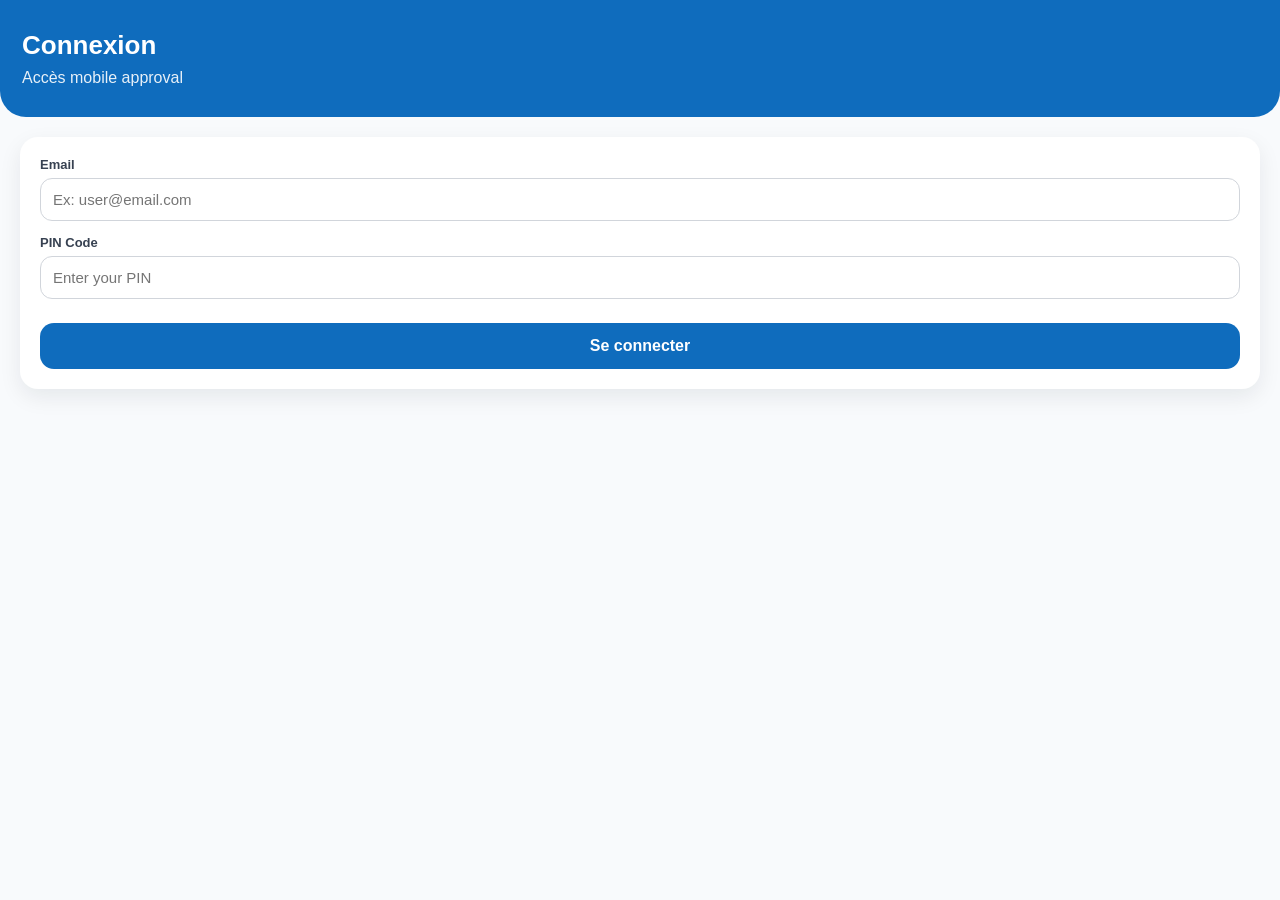
==== src/main/resources/static/mobile/approvals.html @ b624c62a "Improve my requests card layout" ====
<!DOCTYPE html>
<html lang="fr">
<head>
    <meta charset="UTF-8">
    <title>Approbations</title>
    <meta name="viewport" content="width=device-width, initial-scale=1.0">

    <link rel="stylesheet" href="css/mobile.css">
    <link rel="stylesheet" href="css/dialog.css">
</head>
<body>

<div class="app">

    <!-- WHITE HEADER WITH RETURN BUTTON -->
    <div class="top-header">

        <div class="top-header-left">
            <a href="index.html" class="return-btn">←</a>

            <div class="app-title-box">
                <h1>Approbations</h1>
                <p>Demandes en attente</p>
            </div>
        </div>

        <div class="top-header-right">

            <div class="user-info-box" onclick="toggleUserMenu()">
                <div class="user-text">
                    <strong id="currentUserName">User</strong>
                    <span id="currentUserRole">Role</span>
                </div>

                <img src="images/user-avatar.png" alt="User" class="user-avatar">
            </div>

            <div class="user-dropdown" id="userDropdown">
                <strong id="dropdownUserName">User</strong>
                <span id="dropdownUserEmail">email</span>
                <small id="dropdownUserRole">Role</small>

                <button type="button" onclick="logoutUser()">
                    Logout
                </button>
            </div>

        </div>

    </div>

    <div class="approval-container">

        <div class="approval-toolbar">
            <h2>Pending requests</h2>
            <span id="pendingCount">0</span>
        </div>

        <div id="approvalList"></div>

    </div>

</div>

<script src="js/config.js"></script>
<script src="js/mobile-dialog.js"></script>
<script src="js/auth.js"></script>
<script src="js/approvals.js"></script>

</body>
</html>
---- src/main/resources/static/mobile/css/mobile.css ----
* {
    box-sizing: border-box;
}

body {
    margin: 0;
    font-family: "Segoe UI", Arial, sans-serif;
    background: #eef2f7;
    color: #1f2937;
}

.app {
    max-width: 480px;
    margin: auto;
    min-height: 100vh;
    background: #f8fafc;
}

.header {
    background: #0f6cbd;
    color: white;
    padding: 30px 22px;
    border-bottom-left-radius: 26px;
    border-bottom-right-radius: 26px;
}

.header h1 {
    margin: 0;
    font-size: 26px;
    font-weight: 700;
}

.header p {
    margin: 8px 0 0;
    font-size: 16px;
    opacity: 0.9;
}

.back-link {
    color: white;
    text-decoration: none;
    font-size: 14px;
    display: inline-block;
    margin-bottom: 12px;
}

/* =========================
   HOME MENU
========================= */

.menu {
    padding: 20px;
}

.menu-card {
    display: flex;
    align-items: center;
    gap: 15px;
    background: white;
    padding: 18px;
    margin-bottom: 14px;
    border-radius: 18px;
    text-decoration: none;
    color: #1f2937;
    box-shadow: 0 8px 22px rgba(15, 23, 42, 0.08);
}

.menu-card span {
    width: 46px;
    height: 46px;
    border-radius: 14px;
    background: #e8f2ff;
    color: #0f6cbd;
    display: flex;
    justify-content: center;
    align-items: center;
    font-size: 23px;
    font-weight: bold;
    flex-shrink: 0;
}

.menu-card h3 {
    margin: 0;
    font-size: 17px;
    color: #1f2937;
}

.menu-card p {
    margin: 4px 0 0;
    font-size: 13px;
    color: #6b7280;
}

.menu-card.primary span {
    background: #0f6cbd;
    color: white;
}

/* =========================
   FORM
========================= */

.form-card {
    margin: 20px;
    background: white;
    padding: 20px;
    border-radius: 18px;
    box-shadow: 0 8px 22px rgba(15, 23, 42, 0.08);
    display: flex;
    flex-direction: column;
}

.form-group {
    margin-bottom: 14px;
}

label {
    display: block;
    margin-bottom: 6px;
    font-size: 13px;
    font-weight: 600;
    color: #374151;
}

input,
select,
textarea {
    display: block;
    width: 100%;
    border: 1px solid #d1d5db;
    border-radius: 12px;
    padding: 12px;
    font-size: 15px;
    outline: none;
    background: white;
    color: #1f2937;
}

textarea {
    min-height: 90px;
    resize: vertical;
}

input:focus,
select:focus,
textarea:focus {
    border-color: #0f6cbd;
    box-shadow: 0 0 0 3px rgba(15, 108, 189, 0.15);
}

.btn-primary {
    width: 100%;
    margin-top: 10px;
    border: none;
    background: #0f6cbd;
    color: white;
    padding: 14px;
    font-size: 16px;
    border-radius: 14px;
    font-weight: 600;
    cursor: pointer;
}

.btn-primary:active,
.btn-secondary:active,
.btn-approve:active,
.btn-reject:active {
    transform: scale(0.98);
}

/* =========================
   ITEMS SECTION
========================= */

.section-title {
    margin-top: 10px;
    margin-bottom: 12px;
    font-size: 16px;
    font-weight: 700;
    color: #1f2937;
}

.item-card {
    background: #f8fafc;
    border: 1px solid #e5e7eb;
    border-radius: 16px;
    padding: 0;
    margin-bottom: 14px;
    overflow: hidden;
}

.item-header {
    padding: 14px;
    background: white;
    display: flex;
    justify-content: space-between;
    align-items: center;
    cursor: pointer;
    border-bottom: 1px solid #e5e7eb;
}

.item-header-left {
    min-width: 0;
}

.item-title {
    font-size: 15px;
    font-weight: 700;
    color: #1f2937;
}

.item-summary {
    margin-top: 4px;
    font-size: 12px;
    color: #6b7280;
    white-space: nowrap;
    overflow: hidden;
    text-overflow: ellipsis;
    max-width: 280px;
}

.item-actions {
    display: flex;
    align-items: center;
    gap: 8px;
    flex-shrink: 0;
}

.collapse-icon {
    color: #0f6cbd;
    font-weight: 700;
    font-size: 18px;
}

.item-body {
    padding: 14px;
    display: block;
}

.item-card.collapsed .item-body {
    display: none;
}

.item-card.collapsed .item-header {
    border-bottom: none;
}

.remove-item {
    border: none;
    background: #fee2e2;
    color: #b91c1c;
    border-radius: 10px;
    padding: 6px 10px;
    font-weight: 700;
    cursor: pointer;
}

.row-2 {
    display: grid;
    grid-template-columns: 1fr 1fr;
    gap: 10px;
}

.btn-secondary {
    width: 100%;
    border: 1px dashed #0f6cbd;
    background: #eef6ff;
    color: #0f6cbd;
    padding: 13px;
    font-size: 15px;
    border-radius: 14px;
    font-weight: 700;
    cursor: pointer;
    margin-bottom: 14px;
}

.total-box {
    background: #eff6ff;
    border: 1px solid #bfdbfe;
    color: #1e3a8a;
    padding: 14px;
    border-radius: 14px;
    margin-bottom: 16px;
    font-size: 15px;
}

/* =========================
   APPROVALS
========================= */

.approval-container {
    padding: 20px;
}

.approval-toolbar {
    display: flex;
    align-items: center;
    justify-content: space-between;
    margin-bottom: 14px;
}

.approval-toolbar h2 {
    margin: 0;
    font-size: 18px;
    color: #1f2937;
}

.approval-toolbar span {
    background: #0f6cbd;
    color: white;
    min-width: 30px;
    height: 30px;
    border-radius: 999px;
    display: flex;
    align-items: center;
    justify-content: center;
    font-weight: 700;
}

.approval-card {
    background: white;
    border-radius: 18px;
    padding: 16px;
    margin-bottom: 16px;
    box-shadow: 0 8px 22px rgba(15, 23, 42, 0.08);
}

.approval-card-header {
    display: flex;
    justify-content: space-between;
    gap: 10px;
    align-items: flex-start;
    margin-bottom: 14px;
}

.request-no {
    font-size: 12px;
    color: #6b7280;
    font-weight: 700;
}

.request-title {
    font-size: 17px;
    font-weight: 700;
    color: #1f2937;
    margin-top: 3px;
}

.status-badge {
    background: #fef3c7;
    color: #92400e;
    border-radius: 999px;
    padding: 6px 9px;
    font-size: 10px;
    font-weight: 800;
    white-space: nowrap;
}

.approval-info {
    display: grid;
    grid-template-columns: 1fr 1fr;
    gap: 10px;
    background: #f8fafc;
    border-radius: 14px;
    padding: 12px;
    margin-bottom: 12px;
}

.approval-info span {
    display: block;
    font-size: 11px;
    color: #6b7280;
    margin-bottom: 3px;
}

.approval-info strong {
    display: block;
    font-size: 13px;
    color: #1f2937;
}

.approval-description {
    font-size: 13px;
    color: #4b5563;
    line-height: 1.45;
    margin-bottom: 12px;
}

.approval-items {
    border-top: 1px solid #e5e7eb;
    padding-top: 10px;
    margin-bottom: 14px;
}

.approval-item-line {
    display: flex;
    justify-content: space-between;
    gap: 10px;
    padding: 8px 0;
    border-bottom: 1px dashed #e5e7eb;
}

.approval-item-line:last-child {
    border-bottom: none;
}

.approval-item-line strong {
    font-size: 13px;
    color: #1f2937;
}

.approval-item-line span {
    display: block;
    margin-top: 3px;
    font-size: 12px;
    color: #6b7280;
}

.approval-actions {
    display: grid;
    grid-template-columns: 1fr 1fr;
    gap: 10px;
}

.btn-approve {
    border: none;
    background: #16a34a;
    color: white;
    padding: 13px;
    border-radius: 14px;
    font-weight: 700;
    cursor: pointer;
}

.btn-reject {
    border: none;
    background: #fee2e2;
    color: #b91c1c;
    padding: 13px;
    border-radius: 14px;
    font-weight: 700;
    cursor: pointer;
}

.empty-state {
    background: white;
    border-radius: 18px;
    padding: 28px 20px;
    text-align: center;
    box-shadow: 0 8px 22px rgba(15, 23, 42, 0.08);
}

.empty-icon {
    width: 56px;
    height: 56px;
    margin: auto;
    border-radius: 18px;
    background: #dcfce7;
    color: #16a34a;
    display: flex;
    align-items: center;
    justify-content: center;
    font-size: 26px;
    font-weight: 800;
}

.empty-state h3 {
    margin: 14px 0 6px;
    color: #1f2937;
}

.empty-state p {
    margin: 0;
    color: #6b7280;
    font-size: 14px;
}
.approval-edit-section {
    background: #f8fafc;
    border-radius: 14px;
    padding: 14px;
    margin-bottom: 14px;
}

.approval-total-box {
    background: #eff6ff;
    border: 1px solid #bfdbfe;
    color: #1e3a8a;
    padding: 14px;
    border-radius: 14px;
    margin-bottom: 14px;
    font-size: 15px;
}

.approval-items-title {
    font-size: 15px;
    font-weight: 800;
    color: #1f2937;
    margin-bottom: 10px;
}

.approval-items-edit {
    margin-bottom: 12px;
}

.approval-edit-item {
    background: #ffffff;
    border: 1px solid #e5e7eb;
    border-radius: 16px;
    padding: 14px;
    margin-bottom: 12px;
}

.approval-edit-item-header {
    display: flex;
    align-items: center;
    justify-content: space-between;
    margin-bottom: 12px;
}

.approval-edit-item-header strong {
    color: #1f2937;
    font-size: 15px;
}

.delete-item-btn {
    border: none;
    background: #fee2e2;
    color: #b91c1c;
    padding: 7px 10px;
    border-radius: 10px;
    font-weight: 700;
    cursor: pointer;
}
.qty-edit-row {
    display: flex;
    align-items: center;
    gap: 8px;
    margin-top: 8px;
}

.qty-edit-row label {
    margin: 0;
    font-size: 12px;
    font-weight: 700;
    color: #374151;
}

.approval-qty-input {
    width: 80px;
    padding: 8px 10px;
    border-radius: 10px;
    font-size: 13px;
}

.approval-line-right {
    display: flex;
    flex-direction: column;
    align-items: flex-end;
    gap: 8px;
}

.delete-line-btn {
    border: none;
    background: #fee2e2;
    color: #b91c1c;
    padding: 6px 9px;
    border-radius: 10px;
    font-size: 12px;
    font-weight: 700;
    cursor: pointer;
}

.approval-item-main {
    min-width: 0;
}
.qty-same-line {
    display: flex;
    align-items: center;
    gap: 6px;
    margin-top: 8px;
    font-size: 12px;
    color: #6b7280;
    flex-wrap: wrap;
}

.qty-same-line span {
    white-space: nowrap;
}

.approval-qty-input {
    width: 60px;
    padding: 6px 8px;
    border-radius: 9px;
    font-size: 13px;
    text-align: right;
}

.approval-line-right {
    display: flex;
    flex-direction: column;
    align-items: flex-end;
    gap: 8px;
}

.delete-line-btn {
    border: none;
    background: #fee2e2;
    color: #b91c1c;
    padding: 6px 9px;
    border-radius: 10px;
    font-size: 12px;
    font-weight: 700;
    cursor: pointer;
}

.approval-item-main {
    min-width: 0;
}
.filter-tabs {
    display: grid;
    grid-template-columns: repeat(4, 1fr);
    gap: 6px;
    margin-bottom: 16px;
}

.tab-btn {
    border: none;
    background: #e5e7eb;
    color: #374151;
    padding: 10px 6px;
    border-radius: 12px;
    font-size: 12px;
    font-weight: 700;
    cursor: pointer;
}

.tab-btn.active {
    background: #0f6cbd;
    color: white;
}

.status-approved {
    background: #dcfce7;
    color: #166534;
    border-radius: 999px;
    padding: 6px 9px;
    font-size: 10px;
    font-weight: 800;
    white-space: nowrap;
}

.status-rejected {
    background: #fee2e2;
    color: #991b1b;
    border-radius: 999px;
    padding: 6px 9px;
    font-size: 10px;
    font-weight: 800;
    white-space: nowrap;
}

.rejection-box {
    background: #fef2f2;
    border: 1px solid #fecaca;
    color: #991b1b;
    border-radius: 14px;
    padding: 12px;
    margin-top: 12px;
}

.rejection-box strong {
    font-size: 13px;
}

.rejection-box p {
    margin: 6px 0 0;
    font-size: 13px;
}
.user-box {
    margin-top: 12px;
    background: rgba(255, 255, 255, 0.16);
    border: 1px solid rgba(255, 255, 255, 0.22);
    border-radius: 16px;
    padding: 10px 12px;
    display: flex;
    flex-direction: column;
    gap: 2px;
}

.user-box strong {
    font-size: 14px;
    color: #ffffff;
}

.user-box span {
    font-size: 12px;
    color: rgba(255, 255, 255, 0.78);
}

.logout-btn {
    margin-top: 10px;
    border: none;
    border-radius: 14px;
    padding: 10px 14px;
    background: rgba(255, 255, 255, 0.18);
    color: white;
    font-weight: 800;
    cursor: pointer;
}

.logout-btn:active {
    transform: scale(0.98);
}

.success-box {
    background: #dcfce7;
    border-left: 4px solid #16a34a;
}

.success-box strong {
    color: #166534;
}
.workflow-box {
    margin-top: 14px;
    margin-bottom: 14px;
    background: #f8fafc;
    border: 1px solid #e5e7eb;
    border-radius: 16px;
    padding: 12px;
}

.workflow-title {
    font-size: 13px;
    font-weight: 800;
    color: #374151;
    margin-bottom: 10px;
}

.workflow-steps {
    display: grid;
    grid-template-columns: repeat(3, 1fr);
    gap: 8px;
}

.workflow-step {
    background: white;
    border: 1px solid #e5e7eb;
    border-radius: 14px;
    padding: 9px;
    text-align: center;
}

.workflow-step span {
    width: 24px;
    height: 24px;
    border-radius: 999px;
    background: #e5e7eb;
    color: #374151;
    font-size: 12px;
    font-weight: 900;
    display: inline-flex;
    align-items: center;
    justify-content: center;
    margin-bottom: 5px;
}

.workflow-step strong {
    display: block;
    font-size: 12px;
    color: #111827;
}

.workflow-step small {
    display: block;
    margin-top: 3px;
    font-size: 10px;
    color: #6b7280;
    word-break: break-word;
}

.workflow-step.active {
    border-color: #0f6cbd;
    background: #eff6ff;
}

.workflow-step.active span {
    background: #0f6cbd;
    color: white;
}

.workflow-step.completed {
    border-color: #16a34a;
    background: #dcfce7;
}

.workflow-step.completed span {
    background: #16a34a;
    color: white;
}
.workflow-step.rejected {
    border-color: #dc2626;
    background: #fee2e2;
}

.workflow-step.rejected span {
    background: #dc2626;
    color: white;
}

.approval-info-box {
    margin-top: 12px;
    border-radius: 14px;
    padding: 12px;
    font-size: 13px;
}

.approval-info-box strong {
    display: block;
    margin-bottom: 4px;
}

.approval-info-box p {
    margin: 0 0 8px;
    color: #374151;
}

.approval-info-box p:last-child {
    margin-bottom: 0;
}

.workflow-step.rejected {
    border-color: #dc2626;
    background: #fee2e2;
}

.workflow-step.rejected span {
    background: #dc2626;
    color: white;
}

.approval-info-box {
    margin-top: 12px;
    border-radius: 14px;
    padding: 12px;
    font-size: 13px;
}

.approval-info-box strong {
    display: block;
    margin-bottom: 4px;
}

.approval-info-box p {
    margin: 0 0 8px;
    color: #374151;
}

.approval-info-box p:last-child {
    margin-bottom: 0;
}

.history-list {
    display: flex;
    flex-direction: column;
    gap: 12px;
}

.history-item {
    display: flex;
    gap: 10px;
    align-items: flex-start;
}

.history-dot {
    width: 12px;
    height: 12px;
    border-radius: 999px;
    background: #0f6cbd;
    margin-top: 5px;
    flex-shrink: 0;
}

.history-content {
    flex: 1;
}

.history-content strong {
    display: block;
    font-size: 14px;
    color: #111827;
}

.history-content span {
    display: block;
    font-size: 12px;
    color: #0f6cbd;
    font-weight: 800;
    margin-top: 2px;
}

.history-content p {
    margin: 4px 0;
    font-size: 12px;
    color: #4b5563;
}

.history-content small {
    display: block;
    font-size: 12px;
    color: #6b7280;
    background: #f3f4f6;
    padding: 7px 9px;
    border-radius: 10px;
    margin-top: 6px;
}
/* FIX DATE + PRIORITY ROW ON MOBILE */
.row-2 {
    display: grid;
    grid-template-columns: minmax(0, 1fr) minmax(0, 1fr);
    gap: 14px;
    width: 100%;
}

.row-2 .form-group {
    min-width: 0;
    width: 100%;
}

.form-group input,
.form-group select,
.form-group textarea {
    width: 100%;
    max-width: 100%;
    box-sizing: border-box;
}

/* Better select display on phone */
.form-group select {
    appearance: none;
    -webkit-appearance: none;
    background-color: #ffffff;
    background-image: linear-gradient(45deg, transparent 50%, #374151 50%),
                      linear-gradient(135deg, #374151 50%, transparent 50%);
    background-position: calc(100% - 18px) center,
                         calc(100% - 12px) center;
    background-size: 6px 6px, 6px 6px;
    background-repeat: no-repeat;
    padding-right: 38px;
}

/* Fix iPhone date input style */
.form-group input[type="date"] {
    appearance: none;
    -webkit-appearance: none;
    min-height: 48px;
    text-align: center;
}

/* On very small phones, stack date and priority */
@media (max-width: 380px) {
    .row-2 {
        grid-template-columns: 1fr;
    }
}
/* HOME DASHBOARD BADGES */
.dashboard-grid {
    display: grid;
    grid-template-columns: repeat(2, 1fr);
    gap: 14px;
    margin: 22px 24px 12px;
}

.dashboard-card {
    background: #ffffff;
    border-radius: 18px;
    padding: 16px;
    box-shadow: 0 10px 25px rgba(15, 23, 42, 0.08);
    border: 1px solid #edf2f7;
}

.dashboard-label {
    font-size: 12px;
    font-weight: 700;
    color: #6b7280;
    margin-bottom: 8px;
}

.dashboard-value {
    font-size: 30px;
    font-weight: 900;
    color: #0f6cbd;
    line-height: 1;
}

.dashboard-value.approval {
    color: #16a34a;
}

.dashboard-value.rejected {
    color: #dc2626;
}

.menu-card {
    position: relative;
}

.menu-content {
    flex: 1;
}

.menu-badge {
    min-width: 28px;
    height: 28px;
    border-radius: 999px;
    background: #dc2626;
    color: white;
    font-size: 13px;
    font-weight: 900;
    display: inline-flex;
    align-items: center;
    justify-content: center;
    padding: 0 8px;
    margin-left: auto;
}

@media (max-width: 380px) {
    .dashboard-grid {
        grid-template-columns: 1fr;
    }
}
/* ===== WHITE TOP HEADER ===== */
body {
    background: #f4f6f8;
    margin: 0;
    font-family: Arial, sans-serif;
}

.app {
    max-width: 100%;
}

.top-header {
    background: #ffffff;
    padding: 16px 20px;
    display: flex;
    align-items: center;
    justify-content: space-between;
    border-bottom: 1px solid #e5e7eb;
    box-shadow: 0 4px 14px rgba(15, 23, 42, 0.05);
}

.top-header-left {
    display: flex;
    align-items: center;
}

.org-logo {
    width: 48px;
    height: 48px;
    object-fit: contain;
    border-radius: 12px;
    background: #ffffff;
}

.top-header-right {
    display: flex;
    align-items: center;
}

.user-info-box {
    display: flex;
    align-items: center;
    gap: 12px;
}

.user-text {
    display: flex;
    flex-direction: column;
    align-items: flex-end;
}

.user-text strong {
    font-size: 15px;
    color: #111827;
    font-weight: 800;
    line-height: 1.2;
}

.user-text span {
    font-size: 12px;
    color: #6b7280;
    font-weight: 600;
    line-height: 1.2;
    text-transform: uppercase;
}

.user-avatar {
    width: 46px;
    height: 46px;
    border-radius: 999px;
    object-fit: cover;
    border: 2px solid #e5e7eb;
    background: #f3f4f6;
}

/* ===== PAGE INTRO ===== */
.page-intro {
    padding: 18px 24px 8px;
}

.page-intro h1 {
    margin: 0;
    font-size: 28px;
    color: #111827;
    font-weight: 900;
}

.page-intro p {
    margin: 6px 0 0;
    font-size: 14px;
    color: #6b7280;
    font-weight: 500;
}

/* ===== DASHBOARD ===== */
.dashboard-grid {
    display: grid;
    grid-template-columns: repeat(2, 1fr);
    gap: 14px;
    margin: 18px 24px 14px;
}

.dashboard-card {
    background: #ffffff;
    border-radius: 18px;
    padding: 16px;
    box-shadow: 0 10px 25px rgba(15, 23, 42, 0.08);
    border: 1px solid #edf2f7;
}

.dashboard-label {
    font-size: 12px;
    font-weight: 700;
    color: #6b7280;
    margin-bottom: 8px;
}

.dashboard-value {
    font-size: 30px;
    font-weight: 900;
    color: #0f6cbd;
    line-height: 1;
}

.dashboard-value.approval {
    color: #16a34a;
}

.dashboard-value.rejected {
    color: #dc2626;
}

/* ===== MENU ===== */
.menu {
    padding: 0 24px 20px;
    display: flex;
    flex-direction: column;
    gap: 14px;
}

.menu-card {
    position: relative;
    display: flex;
    align-items: center;
    gap: 14px;
    background: #ffffff;
    border-radius: 18px;
    padding: 18px;
    text-decoration: none;
    box-shadow: 0 8px 20px rgba(15, 23, 42, 0.06);
    border: 1px solid #edf2f7;
}

.menu-icon {
    width: 48px;
    height: 48px;
    border-radius: 14px;
    background: #eff6ff;
    color: #0f6cbd;
    display: flex;
    align-items: center;
    justify-content: center;
    font-size: 24px;
    font-weight: 900;
    flex-shrink: 0;
}

.menu-content {
    flex: 1;
}

.menu-content h2 {
    margin: 0;
    font-size: 17px;
    color: #111827;
    font-weight: 800;
}

.menu-content p {
    margin: 4px 0 0;
    font-size: 13px;
    color: #6b7280;
}

.menu-badge {
    min-width: 28px;
    height: 28px;
    border-radius: 999px;
    background: #dc2626;
    color: white;
    font-size: 13px;
    font-weight: 900;
    display: inline-flex;
    align-items: center;
    justify-content: center;
    padding: 0 8px;
    margin-left: auto;
}

/* ===== LOGOUT ===== */
.logout-section {
    padding: 0 24px 30px;
}

.logout-btn-white {
    width: 100%;
    border: none;
    border-radius: 16px;
    padding: 14px;
    background: #111827;
    color: #ffffff;
    font-size: 15px;
    font-weight: 800;
    cursor: pointer;
}

.logout-btn-white:active {
    transform: scale(0.99);
}

/* ===== SMALL SCREEN ===== */
@media (max-width: 380px) {
    .dashboard-grid {
        grid-template-columns: 1fr;
    }

    .page-intro h1 {
        font-size: 24px;
    }

    .user-text strong {
        font-size: 13px;
    }

    .user-text span {
        font-size: 11px;
    }

    .user-avatar {
        width: 40px;
        height: 40px;
    }

    .org-logo {
        width: 42px;
        height: 42px;
    }
}
/* ===== WHITE TOP HEADER WITHOUT LOGO ===== */
body {
    background: #f4f6f8;
    margin: 0;
    font-family: Arial, sans-serif;
}

.top-header {
    background: #ffffff;
    padding: 14px 18px;
    display: flex;
    align-items: center;
    justify-content: space-between;
    border-bottom: 1px solid #e5e7eb;
    box-shadow: 0 4px 14px rgba(15, 23, 42, 0.05);
    position: sticky;
    top: 0;
    z-index: 50;
}

.top-header-left {
    min-width: 0;
    flex: 1;
}

.app-title-box h1 {
    margin: 0;
    font-size: 20px;
    color: #111827;
    font-weight: 900;
    line-height: 1.2;
}

.app-title-box p {
    margin: 3px 0 0;
    font-size: 12px;
    color: #6b7280;
    font-weight: 600;
}

.top-header-right {
    display: flex;
    align-items: center;
    margin-left: 12px;
}

.user-info-box {
    display: flex;
    align-items: center;
    gap: 10px;
}

.user-text {
    display: flex;
    flex-direction: column;
    align-items: flex-end;
}

.user-text strong {
    font-size: 13px;
    color: #111827;
    font-weight: 800;
    line-height: 1.2;
    max-width: 115px;
    white-space: nowrap;
    overflow: hidden;
    text-overflow: ellipsis;
}

.user-text span {
    font-size: 11px;
    color: #6b7280;
    font-weight: 700;
    line-height: 1.2;
    text-transform: uppercase;
}

.user-avatar {
    width: 42px;
    height: 42px;
    border-radius: 999px;
    object-fit: cover;
    border: 2px solid #e5e7eb;
    background: #f3f4f6;
}

/* fallback if image is missing */
.user-avatar[src=""],
.user-avatar:not([src]) {
    display: none;
}

.logout-section {
    padding: 0 24px 30px;
}

.logout-btn-white {
    width: 100%;
    border: none;
    border-radius: 16px;
    padding: 14px;
    background: #111827;
    color: #ffffff;
    font-size: 15px;
    font-weight: 800;
    cursor: pointer;
}

.logout-btn-white:active {
    transform: scale(0.99);
}

@media (max-width: 380px) {
    .app-title-box h1 {
        font-size: 18px;
    }

    .app-title-box p {
        font-size: 11px;
    }

    .user-text strong {
        max-width: 95px;
        font-size: 12px;
    }

    .user-text span {
        font-size: 10px;
    }

    .user-avatar {
        width: 38px;
        height: 38px;
    }
}
/* ===== GLOBAL MOBILE BACKGROUND ===== */
body {
    background: #f4f6f8;
    margin: 0;
    font-family: Arial, sans-serif;
}

/* ===== WHITE TOP HEADER COMMON STYLE ===== */
.top-header {
    background: #ffffff;
    padding: 14px 18px;
    display: flex;
    align-items: center;
    justify-content: space-between;
    border-bottom: 1px solid #e5e7eb;
    box-shadow: 0 4px 14px rgba(15, 23, 42, 0.05);
    position: sticky;
    top: 0;
    z-index: 50;
}

.top-header-left {
    display: flex;
    align-items: center;
    min-width: 0;
    flex: 1;
}

.top-header-right {
    display: flex;
    align-items: center;
    margin-left: 12px;
}

.app-title-box {
    min-width: 0;
}

.app-title-box h1 {
    margin: 0;
    font-size: 20px;
    color: #111827;
    font-weight: 900;
    line-height: 1.2;
    white-space: nowrap;
    overflow: hidden;
    text-overflow: ellipsis;
}

.app-title-box p {
    margin: 3px 0 0;
    font-size: 12px;
    color: #6b7280;
    font-weight: 600;
    white-space: nowrap;
    overflow: hidden;
    text-overflow: ellipsis;
}

/* ===== RETURN BUTTON ===== */
.return-btn {
    width: 38px;
    height: 38px;
    border-radius: 12px;
    background: #f3f4f6;
    color: #111827;
    text-decoration: none;
    font-size: 24px;
    font-weight: 900;
    display: inline-flex;
    align-items: center;
    justify-content: center;
    margin-right: 10px;
    flex-shrink: 0;
}

.return-btn:active {
    transform: scale(0.96);
    background: #e5e7eb;
}

/* ===== USER INFO ===== */
.user-info-box {
    display: flex;
    align-items: center;
    gap: 10px;
}

.user-text {
    display: flex;
    flex-direction: column;
    align-items: flex-end;
}

.user-text strong {
    font-size: 13px;
    color: #111827;
    font-weight: 800;
    line-height: 1.2;
    max-width: 115px;
    white-space: nowrap;
    overflow: hidden;
    text-overflow: ellipsis;
}

.user-text span {
    font-size: 11px;
    color: #6b7280;
    font-weight: 700;
    line-height: 1.2;
    text-transform: uppercase;
}

.user-avatar {
    width: 42px;
    height: 42px;
    border-radius: 999px;
    object-fit: cover;
    border: 2px solid #e5e7eb;
    background: #f3f4f6;
}

/* ===== SMALL SCREEN ===== */
@media (max-width: 380px) {
    .top-header {
        padding: 12px 14px;
    }

    .app-title-box h1 {
        font-size: 17px;
    }

    .app-title-box p {
        font-size: 11px;
    }

    .return-btn {
        width: 34px;
        height: 34px;
        font-size: 22px;
        margin-right: 8px;
    }

    .user-text strong {
        max-width: 80px;
        font-size: 12px;
    }

    .user-text span {
        font-size: 10px;
    }

    .user-avatar {
        width: 38px;
        height: 38px;
    }
}
/* ===== USER DROPDOWN MENU ===== */
.top-header {
    position: sticky;
    top: 0;
    z-index: 100;
}

.top-header-right {
    position: relative;
}

.user-info-box {
    cursor: pointer;
}

.user-dropdown {
    position: absolute;
    right: 0;
    top: 58px;
    width: 230px;
    background: #ffffff;
    border: 1px solid #e5e7eb;
    border-radius: 18px;
    box-shadow: 0 18px 45px rgba(15, 23, 42, 0.18);
    padding: 14px;
    display: none;
    z-index: 200;
}

.user-dropdown.show {
    display: block;
}

.user-dropdown strong {
    display: block;
    font-size: 14px;
    color: #111827;
    font-weight: 900;
    margin-bottom: 4px;
}

.user-dropdown span {
    display: block;
    font-size: 12px;
    color: #6b7280;
    word-break: break-word;
    margin-bottom: 6px;
}

.user-dropdown small {
    display: inline-block;
    font-size: 11px;
    color: #0f6cbd;
    background: #eff6ff;
    border-radius: 999px;
    padding: 4px 9px;
    font-weight: 800;
    margin-bottom: 12px;
}

.user-dropdown button {
    width: 100%;
    border: none;
    border-radius: 12px;
    background: #111827;
    color: #ffffff;
    font-weight: 800;
    padding: 11px;
    cursor: pointer;
}

.user-dropdown button:active {
    transform: scale(0.98);
}
/* ===== CLEAN MY REQUEST CARD STYLE ===== */
.request-card {
    background: #ffffff;
    border-radius: 24px;
    padding: 22px;
    box-shadow: 0 14px 35px rgba(15, 23, 42, 0.08);
    border: 1px solid #eef2f7;
    margin-bottom: 22px;
}

.request-card .approval-card-header {
    align-items: flex-start;
    margin-bottom: 18px;
}

.request-card .request-no {
    font-size: 14px;
    font-weight: 800;
    color: #6b7280;
    margin-bottom: 8px;
}

.request-card .request-title {
    font-size: 21px;
    font-weight: 900;
    color: #111827;
    line-height: 1.25;
}

.status-badge,
.status-approved,
.status-rejected {
    border-radius: 999px;
    padding: 8px 14px;
    font-size: 12px;
    font-weight: 900;
    white-space: nowrap;
}

.status-badge {
    background: #fef3c7;
    color: #92400e;
}

.status-approved {
    background: #dcfce7;
    color: #166534;
}

.status-rejected {
    background: #fee2e2;
    color: #991b1b;
}

/* Top request summary box */
.request-detail-section {
    background: #f8fafc;
    border: none;
    border-radius: 20px;
    padding: 16px;
}

.request-detail-section .section-mini-title {
    display: none;
}

.request-detail-grid {
    grid-template-columns: repeat(2, 1fr);
    gap: 18px 26px;
}

.request-detail-grid span {
    font-size: 13px;
    color: #6b7280;
    font-weight: 600;
    margin-bottom: 6px;
}

.request-detail-grid strong {
    font-size: 15px;
    color: #111827;
    font-weight: 900;
}

/* Hide less important detail fields for clean card look */
.request-detail-grid div:nth-child(5),
.request-detail-grid div:nth-child(6),
.request-detail-grid div:nth-child(7),
.request-detail-grid div:nth-child(8) {
    display: none;
}

/* Hide separate blue total box because total is already in top summary */
.request-total-box {
    display: none;
}

/* Workflow box like screenshot */
.workflow-box {
    background: #ffffff;
    border: 1px solid #e5e7eb;
    border-radius: 22px;
    padding: 16px;
    margin-top: 14px;
    margin-bottom: 16px;
}

.workflow-title {
    font-size: 16px;
    font-weight: 900;
    color: #374151;
    margin-bottom: 14px;
}

.workflow-steps {
    display: grid;
    grid-template-columns: repeat(3, 1fr);
    gap: 12px;
}

.workflow-step {
    border-radius: 18px;
    padding: 14px 8px;
    min-height: 92px;
}

.workflow-step span {
    width: 34px;
    height: 34px;
    font-size: 15px;
    margin-bottom: 8px;
}

.workflow-step strong {
    font-size: 14px;
    margin-bottom: 6px;
}

.workflow-step small {
    font-size: 12px;
}

/* Description as plain text */
.request-description-box {
    border: none;
    background: transparent;
    padding: 0;
    margin: 6px 0 18px;
}

.request-description-box .section-mini-title {
    display: none;
}

.request-description-box p {
    font-size: 16px;
    color: #4b5563;
    line-height: 1.5;
}

/* Items list cleaner */
.request-card .approval-items {
    border-top: 1px solid #e5e7eb;
    margin-top: 8px;
}

.request-card .approval-item-line {
    padding: 16px 0;
    border-bottom: 1px dashed #e5e7eb;
}

.request-card .approval-item-line:last-child {
    border-bottom: none;
}

.request-card .approval-item-line strong {
    font-size: 16px;
    font-weight: 900;
    color: #111827;
}

.request-card .approval-item-line span {
    font-size: 13px;
    color: #6b7280;
    margin-top: 6px;
}

/* Remove item section grey box */
.request-card .request-detail-section:has(.approval-items) {
    background: transparent;
    border: none;
    padding: 0;
}

/* View history button */
.request-card .approval-actions {
    justify-content: flex-start;
    margin-top: 12px;
}

.request-card .btn-secondary {
    border: 1px dashed #0f6cbd;
    background: #ffffff;
    color: #0f6cbd;
    border-radius: 18px;
    padding: 14px 26px;
    font-size: 15px;
    font-weight: 900;
}

/* Mobile adjustment */
@media (max-width: 420px) {
    .request-card {
        padding: 18px;
        border-radius: 22px;
    }

    .request-card .request-title {
        font-size: 18px;
    }

    .workflow-steps {
        gap: 8px;
    }

    .workflow-step {
        padding: 12px 6px;
        min-height: 86px;
    }

    .workflow-step strong {
        font-size: 12px;
    }

    .workflow-step small {
        font-size: 11px;
    }
}
/* ===== CLEAN MY REQUEST CARD STYLE ===== */
.request-card {
    background: #ffffff;
    border-radius: 24px;
    padding: 22px;
    box-shadow: 0 14px 35px rgba(15, 23, 42, 0.08);
    border: 1px solid #eef2f7;
    margin-bottom: 22px;
}

.request-card .approval-card-header {
    align-items: flex-start;
    margin-bottom: 18px;
}

.request-card .request-no {
    font-size: 14px;
    font-weight: 800;
    color: #6b7280;
    margin-bottom: 8px;
}

.request-card .request-title {
    font-size: 21px;
    font-weight: 900;
    color: #111827;
    line-height: 1.25;
}

.status-badge,
.status-approved,
.status-rejected {
    border-radius: 999px;
    padding: 8px 14px;
    font-size: 12px;
    font-weight: 900;
    white-space: nowrap;
}

.status-badge {
    background: #fef3c7;
    color: #92400e;
}

.status-approved {
    background: #dcfce7;
    color: #166534;
}

.status-rejected {
    background: #fee2e2;
    color: #991b1b;
}

/* Summary box like screenshot */
.request-summary-box {
    background: #f8fafc;
    border-radius: 20px;
    padding: 16px;
    display: grid;
    grid-template-columns: repeat(2, 1fr);
    gap: 18px 26px;
    margin-bottom: 18px;
}

.request-summary-box span {
    display: block;
    font-size: 13px;
    color: #6b7280;
    font-weight: 600;
    margin-bottom: 6px;
}

.request-summary-box strong {
    display: block;
    font-size: 15px;
    color: #111827;
    font-weight: 900;
    word-break: break-word;
}

/* Workflow */
.workflow-box {
    background: #ffffff;
    border: 1px solid #e5e7eb;
    border-radius: 22px;
    padding: 16px;
    margin-top: 14px;
    margin-bottom: 16px;
}

.workflow-title {
    font-size: 16px;
    font-weight: 900;
    color: #374151;
    margin-bottom: 14px;
}

.workflow-steps {
    display: grid;
    grid-template-columns: repeat(3, 1fr);
    gap: 12px;
}

.workflow-step {
    border-radius: 18px;
    padding: 14px 8px;
    min-height: 92px;
    text-align: center;
    background: #ffffff;
    border: 1px solid #e5e7eb;
}

.workflow-step span {
    width: 34px;
    height: 34px;
    border-radius: 999px;
    background: #e5e7eb;
    color: #374151;
    font-size: 15px;
    font-weight: 900;
    display: inline-flex;
    align-items: center;
    justify-content: center;
    margin-bottom: 8px;
}

.workflow-step strong {
    display: block;
    font-size: 14px;
    font-weight: 900;
    color: #111827;
    margin-bottom: 6px;
}

.workflow-step small {
    display: block;
    font-size: 12px;
    color: #6b7280;
    word-break: break-word;
}

.workflow-step.active {
    border-color: #0f6cbd;
    background: #eff6ff;
}

.workflow-step.active span {
    background: #0f6cbd;
    color: white;
}

.workflow-step.completed {
    border-color: #16a34a;
    background: #dcfce7;
}

.workflow-step.completed span {
    background: #16a34a;
    color: white;
}

.workflow-step.rejected {
    border-color: #dc2626;
    background: #fee2e2;
}

.workflow-step.rejected span {
    background: #dc2626;
    color: white;
}

/* Description */
.request-description-clean {
    font-size: 16px;
    color: #4b5563;
    line-height: 1.5;
    margin: 6px 0 18px;
}

/* Items */
.items-clean-list {
    border-top: 1px solid #e5e7eb;
    margin-top: 8px;
}

.clean-item-line {
    display: flex;
    justify-content: space-between;
    gap: 14px;
    padding: 16px 0;
    border-bottom: 1px dashed #e5e7eb;
}

.clean-item-line:last-child {
    border-bottom: none;
}

.clean-item-line strong {
    font-size: 16px;
    font-weight: 900;
    color: #111827;
}

.clean-item-line span {
    display: block;
    font-size: 13px;
    color: #6b7280;
    margin-top: 6px;
}

.clean-item-line small {
    display: block;
    margin-top: 5px;
    font-size: 11px;
    color: #6b7280;
    line-height: 1.35;
}

/* Rejection box */
.approval-info-box {
    margin-top: 12px;
    border-radius: 14px;
    padding: 12px;
    font-size: 13px;
}

.approval-info-box strong {
    display: block;
    margin-bottom: 4px;
}

.approval-info-box p {
    margin: 0 0 8px;
    color: #374151;
}

.rejection-box {
    background: #fee2e2;
    border-left: 4px solid #dc2626;
}

/* View History button */
.request-card .approval-actions {
    justify-content: flex-start;
    margin-top: 12px;
}

.request-card .btn-secondary {
    border: 1px dashed #0f6cbd;
    background: #ffffff;
    color: #0f6cbd;
    border-radius: 18px;
    padding: 14px 26px;
    font-size: 15px;
    font-weight: 900;
}

/* Mobile adjustment */
@media (max-width: 420px) {
    .request-card {
        padding: 18px;
        border-radius: 22px;
    }

    .request-card .request-title {
        font-size: 18px;
    }

    .workflow-steps {
        gap: 8px;
    }

    .workflow-step {
        padding: 12px 6px;
        min-height: 86px;
    }

    .workflow-step strong {
        font-size: 12px;
    }

    .workflow-step small {
        font-size: 11px;
    }
}
---- src/main/resources/static/mobile/css/dialog.css ----
.dialog-overlay {
    position: fixed;
    inset: 0;
    background: rgba(15, 23, 42, 0.55);
    display: none;
    align-items: center;
    justify-content: center;
    z-index: 9999;
    padding: 20px;
}

.dialog-overlay.show {
    display: flex;
}

.dialog-box {
    width: 100%;
    max-width: 420px;
    background: white;
    border-radius: 22px;
    box-shadow: 0 24px 60px rgba(15, 23, 42, 0.35);
    overflow: hidden;
    animation: dialogPop 0.18s ease-out;
}

@keyframes dialogPop {
    from {
        opacity: 0;
        transform: scale(0.94) translateY(10px);
    }
    to {
        opacity: 1;
        transform: scale(1) translateY(0);
    }
}

.dialog-header {
    padding: 20px 20px 12px;
    display: flex;
    align-items: center;
    gap: 12px;
}

.dialog-icon {
    width: 44px;
    height: 44px;
    border-radius: 14px;
    background: #e8f2ff;
    color: #0f6cbd;
    display: flex;
    align-items: center;
    justify-content: center;
    font-size: 22px;
    font-weight: 800;
    flex-shrink: 0;
}

.dialog-icon.success {
    background: #dcfce7;
    color: #166534;
}

.dialog-icon.warning {
    background: #fef3c7;
    color: #92400e;
}

.dialog-icon.danger {
    background: #fee2e2;
    color: #991b1b;
}

.dialog-title {
    margin: 0;
    font-size: 18px;
    font-weight: 800;
    color: #111827;
}

.dialog-message {
    padding: 0 20px 18px;
    color: #4b5563;
    font-size: 14px;
    line-height: 1.45;
}

.dialog-input-area {
    padding: 0 20px 18px;
}

.dialog-input-area textarea {
    width: 100%;
    min-height: 90px;
    border: 1px solid #d1d5db;
    border-radius: 14px;
    padding: 12px;
    font-size: 15px;
    font-family: "Segoe UI", Arial, sans-serif;
    outline: none;
    resize: vertical;
}

.dialog-input-area textarea:focus {
    border-color: #0f6cbd;
    box-shadow: 0 0 0 3px rgba(15, 108, 189, 0.15);
}

.dialog-actions {
    display: grid;
    grid-template-columns: 1fr 1fr;
    gap: 10px;
    padding: 16px 20px 20px;
    background: #f8fafc;
}

.dialog-actions.single {
    grid-template-columns: 1fr;
}

.dialog-btn {
    border: none;
    border-radius: 14px;
    padding: 13px;
    font-size: 15px;
    font-weight: 800;
    cursor: pointer;
}

.dialog-btn.secondary {
    background: #e5e7eb;
    color: #374151;
}

.dialog-btn.primary {
    background: #0f6cbd;
    color: white;
}

.dialog-btn.success {
    background: #16a34a;
    color: white;
}

.dialog-btn.danger {
    background: #dc2626;
    color: white;
}

.dialog-btn:active {
    transform: scale(0.98);
}
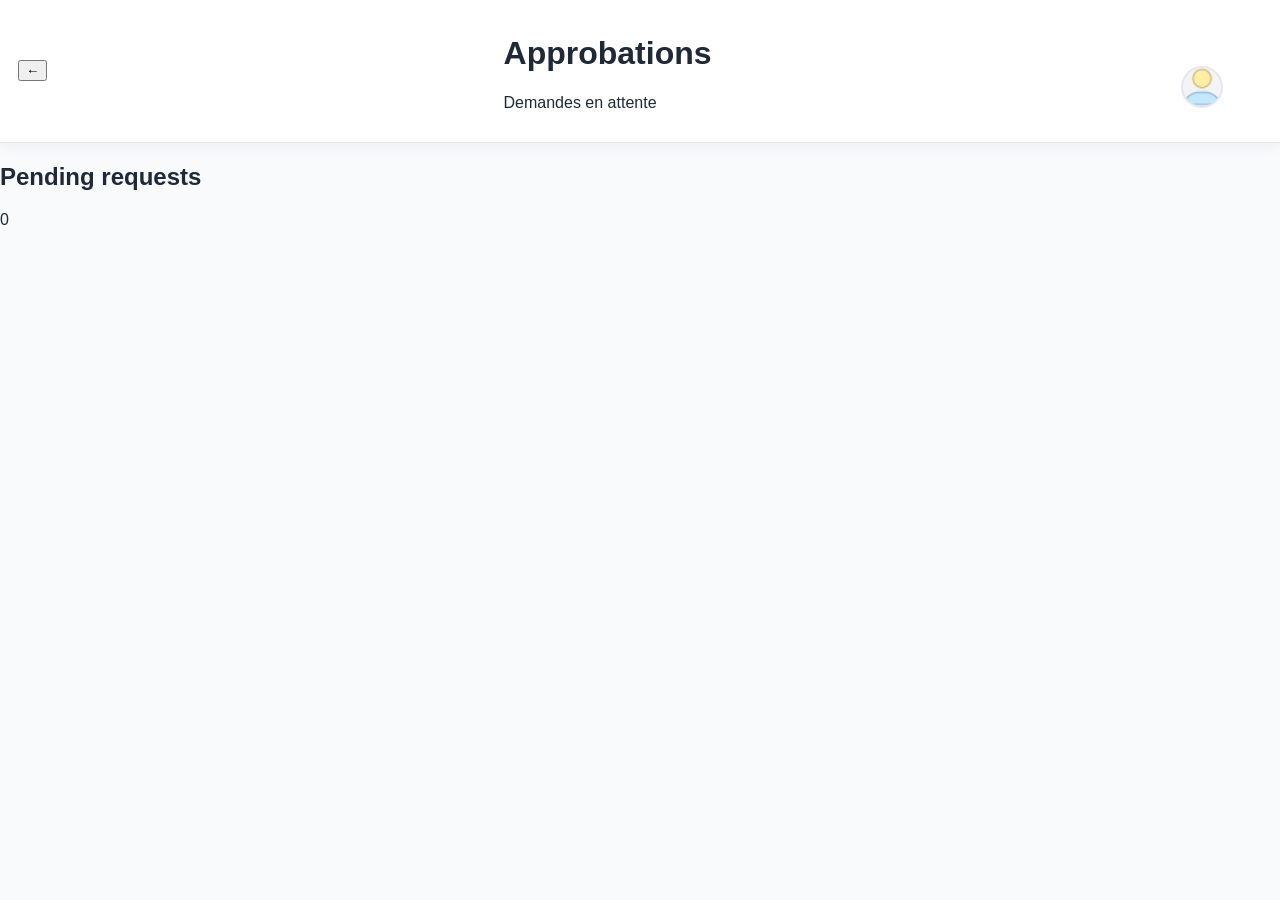
==== commit 479355a1: "Fix approvals page script loading" ====
--- a/src/main/resources/static/mobile/approvals.html
+++ b/src/main/resources/static/mobile/approvals.html
@@ -5,6 +5,20 @@
     <title>Approbations</title>
     <meta name="viewport" content="width=device-width, initial-scale=1.0">
 
+    <!-- PWA -->
+    <link rel="manifest" href="/mobile/manifest.json">
+    <meta name="theme-color" content="#ffffff">
+
+    <link rel="apple-touch-icon" sizes="180x180" href="/mobile/icons/icon-180.png">
+    <link rel="icon" type="image/png" sizes="192x192" href="/mobile/icons/icon-192.png">
+    <link rel="icon" type="image/png" sizes="512x512" href="/mobile/icons/icon-512.png">
+
+    <meta name="mobile-web-app-capable" content="yes">
+    <meta name="apple-mobile-web-app-capable" content="yes">
+    <meta name="apple-mobile-web-app-title" content="EMS-L Approval">
+    <meta name="apple-mobile-web-app-status-bar-style" content="default">
+
+    <!-- CSS -->
     <link rel="stylesheet" href="css/mobile.css">
     <link rel="stylesheet" href="css/dialog.css">
 </head>
@@ -12,60 +26,52 @@
 
 <div class="app">
 
-    <!-- WHITE HEADER WITH RETURN BUTTON -->
+    <!-- Header -->
     <div class="top-header">
+        <button type="button" class="back-button" id="backBtn">
+            ←
+        </button>
 
-        <div class="top-header-left">
-            <a href="index.html" class="return-btn">←</a>
-
-            <div class="app-title-box">
-                <h1>Approbations</h1>
-                <p>Demandes en attente</p>
-            </div>
+        <div class="page-title">
+            <h1>Approbations</h1>
+            <p>Demandes en attente</p>
         </div>
 
-        <div class="top-header-right">
+        <div class="user-box">
+            <div>
+                <strong id="currentUserName" class="user-name">User</strong>
+                <span id="currentUserRole" class="user-role">ROLE</span>
+            </div>
+            <img src="images/user-avatar.png" alt="User" class="user-avatar">
+        </div>
+    </div>
 
-            <div class="user-info-box" onclick="toggleUserMenu()">
-                <div class="user-text">
-                    <strong id="currentUserName">User</strong>
-                    <span id="currentUserRole">Role</span>
-                </div>
+    <!-- Content -->
+    <div class="content">
 
-                <img src="images/user-avatar.png" alt="User" class="user-avatar">
-            </div>
-
-            <div class="user-dropdown" id="userDropdown">
-                <strong id="dropdownUserName">User</strong>
-                <span id="dropdownUserEmail">email</span>
-                <small id="dropdownUserRole">Role</small>
-
-                <button type="button" onclick="logoutUser()">
-                    Logout
-                </button>
-            </div>
-
+        <div class="section-header">
+            <h2>Pending requests</h2>
+            <span class="badge pending-count" id="pendingCount">0</span>
         </div>
 
-    </div>
-
-    <div class="approval-container">
-
-        <div class="approval-toolbar">
-            <h2>Pending requests</h2>
-            <span id="pendingCount">0</span>
+        <div class="loading" style="display:none;">
+            Loading pending approvals...
         </div>
 
-        <div id="approvalList"></div>
+        <div id="pendingRequestsContainer" class="approval-list">
+            <!-- Approval cards will be loaded here by approvals.js -->
+        </div>
 
     </div>
 
 </div>
 
+<!-- Scripts: order is very important -->
 <script src="js/config.js"></script>
 <script src="js/mobile-dialog.js"></script>
 <script src="js/auth.js"></script>
 <script src="js/approvals.js"></script>
+<script src="js/pwa-register.js"></script>
 
 </body>
 </html>
--- a/src/main/resources/static/mobile/css/mobile.css
+++ b/src/main/resources/static/mobile/css/mobile.css
@@ -2165,4 +2165,173 @@
     .workflow-step small {
         font-size: 11px;
     }
+}
+
+/* ===== NOTIFICATIONS ===== */
+.dashboard-value.notification {
+    color: #7c3aed;
+}
+
+.notification-actions {
+    margin-bottom: 14px;
+}
+
+.notification-card {
+    background: #ffffff;
+    border-radius: 20px;
+    padding: 16px;
+    border: 1px solid #e5e7eb;
+    box-shadow: 0 10px 25px rgba(15, 23, 42, 0.06);
+    margin-bottom: 14px;
+}
+
+.notification-card.unread {
+    border-left: 5px solid #0f6cbd;
+}
+
+.notification-card.read {
+    opacity: 0.75;
+}
+
+.notification-card-header {
+    display: flex;
+    justify-content: space-between;
+    gap: 12px;
+}
+
+.notification-title {
+    font-size: 16px;
+    font-weight: 900;
+    color: #111827;
+    margin-bottom: 6px;
+}
+
+.notification-message {
+    font-size: 13px;
+    color: #4b5563;
+    line-height: 1.4;
+}
+
+.notification-dot {
+    width: 11px;
+    height: 11px;
+    border-radius: 999px;
+    background: #0f6cbd;
+    flex-shrink: 0;
+    margin-top: 5px;
+}
+
+.notification-meta {
+    display: flex;
+    justify-content: space-between;
+    gap: 10px;
+    margin-top: 12px;
+    font-size: 11px;
+    color: #6b7280;
+    font-weight: 700;
+}
+
+.notification-request-no {
+    margin-top: 10px;
+    background: #eff6ff;
+    color: #1e40af;
+    font-size: 12px;
+    font-weight: 800;
+    border-radius: 12px;
+    padding: 8px 10px;
+}
+
+.notification-footer {
+    margin-top: 14px;
+    display: flex;
+    gap: 10px;
+    flex-wrap: wrap;
+    align-items: center;
+}
+
+.read-label {
+    font-size: 12px;
+    font-weight: 800;
+    color: #16a34a;
+    background: #dcfce7;
+    padding: 8px 12px;
+    border-radius: 999px;
+}
+
+.small-btn {
+    padding: 10px 14px;
+    font-size: 13px;
+}
+/* ===== NEEDS REQUEST ITEMS ===== */
+.item-card {
+    background: #ffffff;
+    border: 1px solid #e5e7eb;
+    border-radius: 20px;
+    padding: 16px;
+    margin-bottom: 16px;
+    box-shadow: 0 10px 25px rgba(15, 23, 42, 0.06);
+}
+
+.item-card-header {
+    display: flex;
+    justify-content: space-between;
+    align-items: center;
+    margin-bottom: 14px;
+}
+
+.item-card-header strong {
+    font-size: 16px;
+    font-weight: 900;
+    color: #111827;
+}
+
+.item-remove-btn {
+    width: 34px;
+    height: 34px;
+    border-radius: 999px;
+    border: none;
+    background: #fee2e2;
+    color: #991b1b;
+    font-size: 22px;
+    font-weight: 900;
+    display: inline-flex;
+    align-items: center;
+    justify-content: center;
+}
+
+.item-total-box {
+    background: #f8fafc;
+    border-radius: 14px;
+    padding: 12px 14px;
+    font-size: 14px;
+    color: #4b5563;
+    display: flex;
+    justify-content: space-between;
+    align-items: center;
+}
+
+.item-total-box strong {
+    font-size: 16px;
+    color: #111827;
+}
+
+.small-empty {
+    padding: 18px;
+    margin-bottom: 14px;
+}
+
+.dynamic-dimension-group {
+    animation: fadeInDimension 0.2s ease-in-out;
+}
+
+@keyframes fadeInDimension {
+    from {
+        opacity: 0;
+        transform: translateY(4px);
+    }
+
+    to {
+        opacity: 1;
+        transform: translateY(0);
+    }
 }
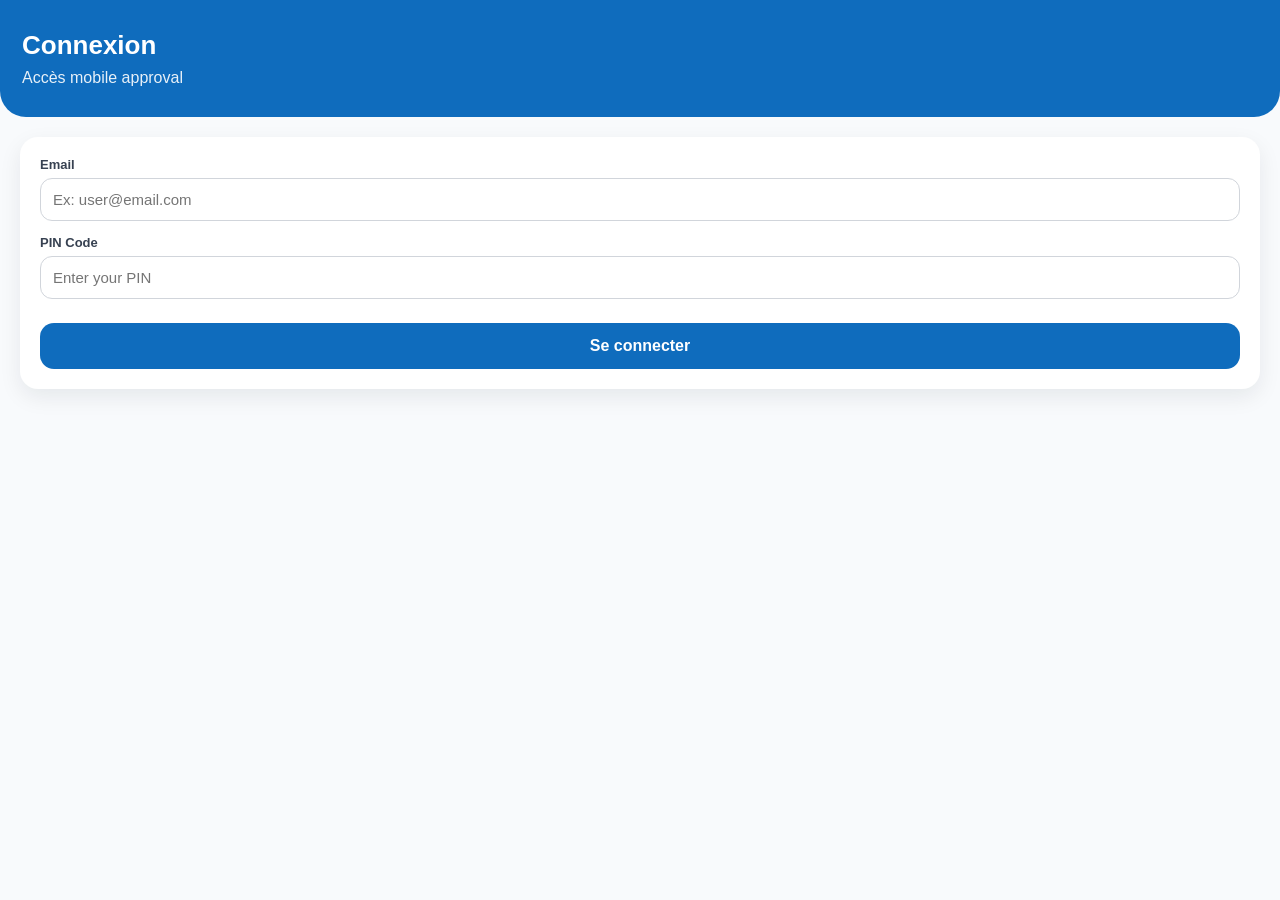
==== commit 95c6372b: "Force approvals page to load latest JavaScript" ====
--- a/src/main/resources/static/mobile/approvals.html
+++ b/src/main/resources/static/mobile/approvals.html
@@ -6,7 +6,7 @@
     <meta name="viewport" content="width=device-width, initial-scale=1.0">
 
     <!-- PWA -->
-    <link rel="manifest" href="/mobile/manifest.json">
+    <link rel="manifest" href="/mobile/manifest.json?v=20260603-approval6">
     <meta name="theme-color" content="#ffffff">
 
     <link rel="apple-touch-icon" sizes="180x180" href="/mobile/icons/icon-180.png">
@@ -19,8 +19,8 @@
     <meta name="apple-mobile-web-app-status-bar-style" content="default">
 
     <!-- CSS -->
-    <link rel="stylesheet" href="css/mobile.css">
-    <link rel="stylesheet" href="css/dialog.css">
+    <link rel="stylesheet" href="css/mobile.css?v=20260603-approval6">
+    <link rel="stylesheet" href="css/dialog.css?v=20260603-approval6">
 </head>
 <body>
 
@@ -59,19 +59,19 @@
         </div>
 
         <div id="pendingRequestsContainer" class="approval-list">
-            <!-- Approval cards will be loaded here by approvals.js -->
+            <!-- Approval cards loaded by approvals.js -->
         </div>
 
     </div>
 
 </div>
 
-<!-- Scripts: order is very important -->
-<script src="js/config.js"></script>
-<script src="js/mobile-dialog.js"></script>
-<script src="js/auth.js"></script>
-<script src="js/approvals.js"></script>
-<script src="js/pwa-register.js"></script>
+<!-- Scripts: order is important -->
+<script src="js/config.js?v=20260603-approval6"></script>
+<script src="js/mobile-dialog.js?v=20260603-approval6"></script>
+<script src="js/auth.js?v=20260603-approval6"></script>
+<script src="js/approvals.js?v=20260603-approval6"></script>
+<script src="js/pwa-register.js?v=20260603-approval6"></script>
 
 </body>
 </html>
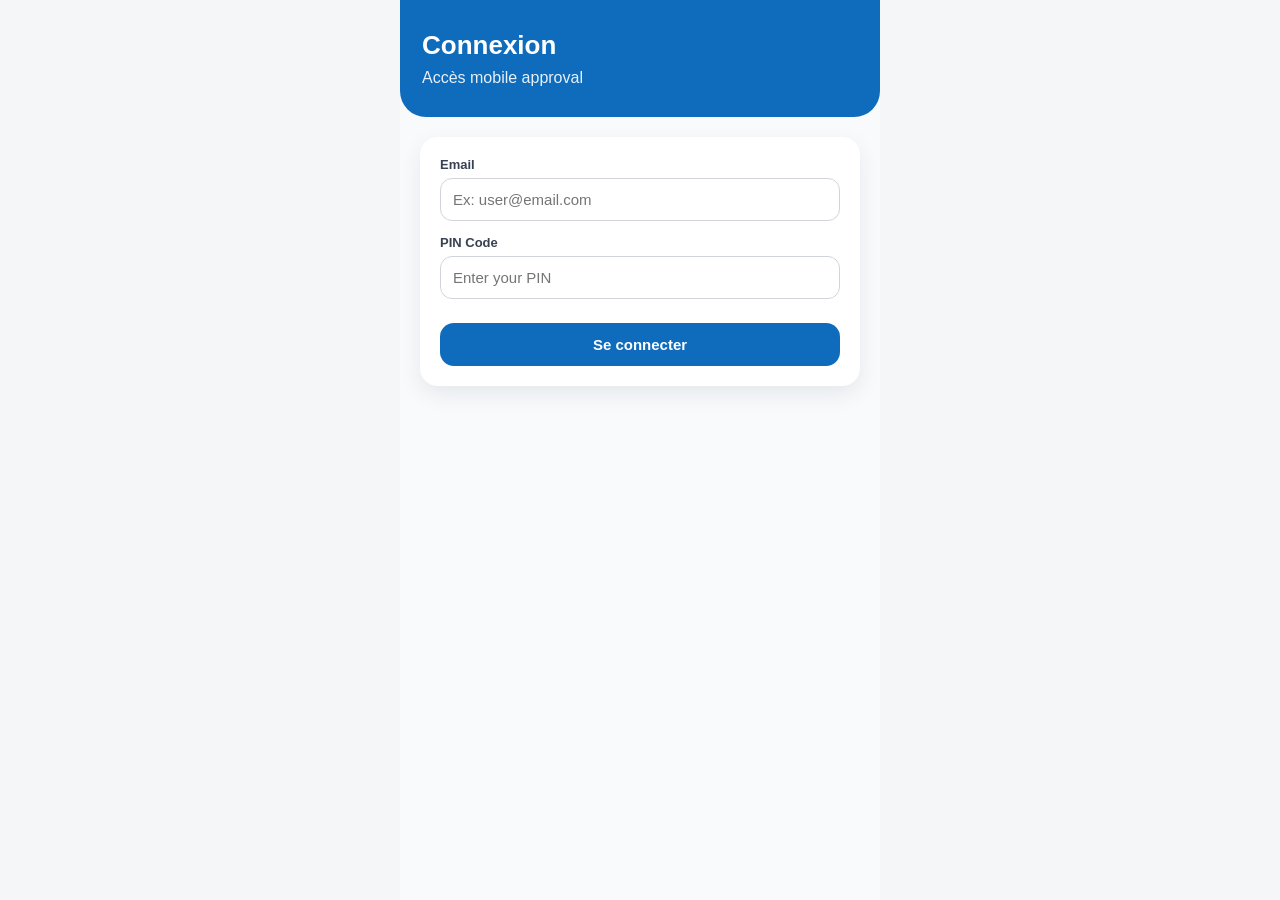
==== commit 8d030842: "Activate professional dialogs on needs request and approvals pages" ====
--- a/src/main/resources/static/mobile/approvals.html
+++ b/src/main/resources/static/mobile/approvals.html
@@ -6,7 +6,7 @@
     <meta name="viewport" content="width=device-width, initial-scale=1.0">
 
     <!-- PWA -->
-    <link rel="manifest" href="/mobile/manifest.json?v=20260603-approval6">
+    <link rel="manifest" href="/mobile/manifest.json?v=20260603-dialog1">
     <meta name="theme-color" content="#ffffff">
 
     <link rel="apple-touch-icon" sizes="180x180" href="/mobile/icons/icon-180.png">
@@ -19,30 +19,41 @@
     <meta name="apple-mobile-web-app-status-bar-style" content="default">
 
     <!-- CSS -->
-    <link rel="stylesheet" href="css/mobile.css?v=20260603-approval6">
-    <link rel="stylesheet" href="css/dialog.css?v=20260603-approval6">
+    <link rel="stylesheet" href="css/mobile.css?v=20260603-dialog1">
+    <link rel="stylesheet" href="css/dialog.css?v=20260603-dialog1">
 </head>
 <body>
 
 <div class="app">
 
-    <!-- Header -->
+    <!-- Top Header -->
     <div class="top-header">
-        <button type="button" class="back-button" id="backBtn">
-            ←
-        </button>
+        <div class="top-header-left">
+            <a href="index.html" class="return-btn" aria-label="Back">
+                ←
+            </a>
 
-        <div class="page-title">
-            <h1>Approbations</h1>
-            <p>Demandes en attente</p>
+            <div class="app-title-box">
+                <h1>Approbations</h1>
+                <p>Demandes en attente</p>
+            </div>
         </div>
 
-        <div class="user-box">
-            <div>
-                <strong id="currentUserName" class="user-name">User</strong>
-                <span id="currentUserRole" class="user-role">ROLE</span>
+        <div class="top-header-right">
+            <div class="user-info-box" id="userInfoBox">
+                <div class="user-text">
+                    <strong id="currentUserName" class="user-name">User</strong>
+                    <span id="currentUserRole" class="user-role">ROLE</span>
+                </div>
+                <img src="images/user-avatar.png" alt="User" class="user-avatar">
             </div>
-            <img src="images/user-avatar.png" alt="User" class="user-avatar">
+
+            <div class="user-dropdown" id="userDropdown">
+                <strong id="dropdownUserName">User</strong>
+                <span id="dropdownUserEmail">user@email.com</span>
+                <small id="dropdownUserRole">ROLE</small>
+                <button type="button" onclick="logout()">Logout</button>
+            </div>
         </div>
     </div>
 
@@ -59,7 +70,7 @@
         </div>
 
         <div id="pendingRequestsContainer" class="approval-list">
-            <!-- Approval cards loaded by approvals.js -->
+            <!-- Approval cards are rendered by approvals.js -->
         </div>
 
     </div>
@@ -67,11 +78,11 @@
 </div>
 
 <!-- Scripts: order is important -->
-<script src="js/config.js?v=20260603-approval6"></script>
-<script src="js/mobile-dialog.js?v=20260603-approval6"></script>
-<script src="js/auth.js?v=20260603-approval6"></script>
-<script src="js/approvals.js?v=20260603-approval6"></script>
-<script src="js/pwa-register.js?v=20260603-approval6"></script>
+<script src="js/config.js?v=20260603-dialog1"></script>
+<script src="js/mobile-dialog.js?v=20260603-dialog1"></script>
+<script src="js/auth.js?v=20260603-dialog1"></script>
+<script src="js/approvals.js?v=20260603-dialog1"></script>
+<script src="js/pwa-register.js?v=20260603-dialog1"></script>
 
 </body>
 </html>
--- a/src/main/resources/static/mobile/css/mobile.css
+++ b/src/main/resources/static/mobile/css/mobile.css
@@ -1,24 +1,150 @@
+/* =========================================================
+   EMS-L Mobile App - Full Clean CSS
+   Path: src/main/resources/static/mobile/css/mobile.css
+   ========================================================= */
+
+/* =========================
+   GLOBAL RESET
+========================= */
+
 * {
     box-sizing: border-box;
 }
 
+html {
+    margin: 0;
+    padding: 0;
+    min-height: 100%;
+    background: #f4f6f8;
+}
+
 body {
     margin: 0;
-    font-family: "Segoe UI", Arial, sans-serif;
-    background: #eef2f7;
+    padding: 0;
+    min-height: 100vh;
+    font-family: Arial, "Segoe UI", sans-serif;
+    background: #f4f6f8;
     color: #1f2937;
+}
+
+a {
+    color: inherit;
+}
+
+button,
+input,
+select,
+textarea {
+    font-family: inherit;
+}
+
+button {
+    cursor: pointer;
+}
+
+button:disabled {
+    opacity: 0.65;
+    cursor: not-allowed;
 }
 
 .app {
     max-width: 480px;
-    margin: auto;
     min-height: 100vh;
+    margin: 0 auto;
     background: #f8fafc;
 }
+
+/* =========================
+   TOP HEADER
+========================= */
+
+.top-header {
+    position: sticky;
+    top: 0;
+    z-index: 100;
+    background: #ffffff;
+    padding: 14px 18px;
+    display: flex;
+    align-items: center;
+    justify-content: space-between;
+    gap: 12px;
+    border-bottom: 1px solid #e5e7eb;
+    box-shadow: 0 4px 14px rgba(15, 23, 42, 0.05);
+}
+
+.top-header-left {
+    display: flex;
+    align-items: center;
+    min-width: 0;
+    flex: 1;
+}
+
+.top-header-right {
+    display: flex;
+    align-items: center;
+    position: relative;
+    flex-shrink: 0;
+}
+
+.app-title-box,
+.page-title {
+    min-width: 0;
+}
+
+.app-title-box h1,
+.page-title h1 {
+    margin: 0;
+    font-size: 20px;
+    color: #111827;
+    font-weight: 900;
+    line-height: 1.2;
+    white-space: nowrap;
+    overflow: hidden;
+    text-overflow: ellipsis;
+}
+
+.app-title-box p,
+.page-title p {
+    margin: 3px 0 0;
+    font-size: 12px;
+    color: #6b7280;
+    font-weight: 700;
+    white-space: nowrap;
+    overflow: hidden;
+    text-overflow: ellipsis;
+}
+
+.return-btn,
+.back-button {
+    width: 38px;
+    height: 38px;
+    border-radius: 12px;
+    border: none;
+    background: #f3f4f6;
+    color: #111827;
+    text-decoration: none;
+    font-size: 23px;
+    font-weight: 900;
+    display: inline-flex;
+    align-items: center;
+    justify-content: center;
+    margin-right: 10px;
+    flex-shrink: 0;
+}
+
+.return-btn:active,
+.back-button:active {
+    transform: scale(0.96);
+    background: #e5e7eb;
+}
+
+/* =========================
+   LEGACY BLUE HEADER
+========================= */
 
 .header {
     background: #0f6cbd;
-    color: white;
+    color: #ffffff;
     padding: 30px 22px;
     border-bottom-left-radius: 26px;
     border-bottom-right-radius: 26px;
@@ -27,7 +153,7 @@
 .header h1 {
     margin: 0;
     font-size: 26px;
-    font-weight: 700;
+    font-weight: 800;
 }
 
 .header p {
@@ -37,1307 +163,37 @@
 }
 
 .back-link {
-    color: white;
+    display: inline-block;
+    color: #ffffff;
     text-decoration: none;
     font-size: 14px;
-    display: inline-block;
     margin-bottom: 12px;
 }
 
 /* =========================
-   HOME MENU
-========================= */
-
-.menu {
-    padding: 20px;
-}
-
-.menu-card {
-    display: flex;
-    align-items: center;
-    gap: 15px;
-    background: white;
-    padding: 18px;
-    margin-bottom: 14px;
-    border-radius: 18px;
-    text-decoration: none;
-    color: #1f2937;
-    box-shadow: 0 8px 22px rgba(15, 23, 42, 0.08);
-}
-
-.menu-card span {
-    width: 46px;
-    height: 46px;
-    border-radius: 14px;
-    background: #e8f2ff;
-    color: #0f6cbd;
-    display: flex;
-    justify-content: center;
-    align-items: center;
-    font-size: 23px;
-    font-weight: bold;
-    flex-shrink: 0;
-}
-
-.menu-card h3 {
-    margin: 0;
-    font-size: 17px;
-    color: #1f2937;
-}
-
-.menu-card p {
-    margin: 4px 0 0;
-    font-size: 13px;
-    color: #6b7280;
-}
-
-.menu-card.primary span {
-    background: #0f6cbd;
-    color: white;
-}
-
-/* =========================
-   FORM
-========================= */
-
-.form-card {
-    margin: 20px;
-    background: white;
-    padding: 20px;
-    border-radius: 18px;
-    box-shadow: 0 8px 22px rgba(15, 23, 42, 0.08);
-    display: flex;
-    flex-direction: column;
-}
-
-.form-group {
-    margin-bottom: 14px;
-}
-
-label {
-    display: block;
-    margin-bottom: 6px;
-    font-size: 13px;
-    font-weight: 600;
-    color: #374151;
-}
-
-input,
-select,
-textarea {
-    display: block;
-    width: 100%;
-    border: 1px solid #d1d5db;
-    border-radius: 12px;
-    padding: 12px;
-    font-size: 15px;
-    outline: none;
-    background: white;
-    color: #1f2937;
-}
-
-textarea {
-    min-height: 90px;
-    resize: vertical;
-}
-
-input:focus,
-select:focus,
-textarea:focus {
-    border-color: #0f6cbd;
-    box-shadow: 0 0 0 3px rgba(15, 108, 189, 0.15);
-}
-
-.btn-primary {
-    width: 100%;
-    margin-top: 10px;
-    border: none;
-    background: #0f6cbd;
-    color: white;
-    padding: 14px;
-    font-size: 16px;
-    border-radius: 14px;
-    font-weight: 600;
+   USER INFO
+========================= */
+
+.user-info-box,
+.user-box {
+    display: flex;
+    align-items: center;
+    gap: 10px;
     cursor: pointer;
 }
 
-.btn-primary:active,
-.btn-secondary:active,
-.btn-approve:active,
-.btn-reject:active {
-    transform: scale(0.98);
-}
-
-/* =========================
-   ITEMS SECTION
-========================= */
-
-.section-title {
-    margin-top: 10px;
-    margin-bottom: 12px;
-    font-size: 16px;
-    font-weight: 700;
-    color: #1f2937;
-}
-
-.item-card {
-    background: #f8fafc;
-    border: 1px solid #e5e7eb;
-    border-radius: 16px;
-    padding: 0;
-    margin-bottom: 14px;
-    overflow: hidden;
-}
-
-.item-header {
-    padding: 14px;
-    background: white;
-    display: flex;
-    justify-content: space-between;
-    align-items: center;
-    cursor: pointer;
-    border-bottom: 1px solid #e5e7eb;
-}
-
-.item-header-left {
-    min-width: 0;
-}
-
-.item-title {
-    font-size: 15px;
-    font-weight: 700;
-    color: #1f2937;
-}
-
-.item-summary {
-    margin-top: 4px;
-    font-size: 12px;
-    color: #6b7280;
-    white-space: nowrap;
-    overflow: hidden;
-    text-overflow: ellipsis;
-    max-width: 280px;
-}
-
-.item-actions {
-    display: flex;
-    align-items: center;
-    gap: 8px;
-    flex-shrink: 0;
-}
-
-.collapse-icon {
-    color: #0f6cbd;
-    font-weight: 700;
-    font-size: 18px;
-}
-
-.item-body {
-    padding: 14px;
-    display: block;
-}
-
-.item-card.collapsed .item-body {
-    display: none;
-}
-
-.item-card.collapsed .item-header {
-    border-bottom: none;
-}
-
-.remove-item {
-    border: none;
-    background: #fee2e2;
-    color: #b91c1c;
-    border-radius: 10px;
-    padding: 6px 10px;
-    font-weight: 700;
-    cursor: pointer;
-}
-
-.row-2 {
-    display: grid;
-    grid-template-columns: 1fr 1fr;
-    gap: 10px;
-}
-
-.btn-secondary {
-    width: 100%;
-    border: 1px dashed #0f6cbd;
-    background: #eef6ff;
-    color: #0f6cbd;
-    padding: 13px;
-    font-size: 15px;
-    border-radius: 14px;
-    font-weight: 700;
-    cursor: pointer;
-    margin-bottom: 14px;
-}
-
-.total-box {
-    background: #eff6ff;
-    border: 1px solid #bfdbfe;
-    color: #1e3a8a;
-    padding: 14px;
-    border-radius: 14px;
-    margin-bottom: 16px;
-    font-size: 15px;
-}
-
-/* =========================
-   APPROVALS
-========================= */
-
-.approval-container {
-    padding: 20px;
-}
-
-.approval-toolbar {
-    display: flex;
-    align-items: center;
-    justify-content: space-between;
-    margin-bottom: 14px;
-}
-
-.approval-toolbar h2 {
-    margin: 0;
-    font-size: 18px;
-    color: #1f2937;
-}
-
-.approval-toolbar span {
-    background: #0f6cbd;
-    color: white;
-    min-width: 30px;
-    height: 30px;
-    border-radius: 999px;
-    display: flex;
-    align-items: center;
-    justify-content: center;
-    font-weight: 700;
-}
-
-.approval-card {
-    background: white;
-    border-radius: 18px;
-    padding: 16px;
-    margin-bottom: 16px;
-    box-shadow: 0 8px 22px rgba(15, 23, 42, 0.08);
-}
-
-.approval-card-header {
-    display: flex;
-    justify-content: space-between;
-    gap: 10px;
-    align-items: flex-start;
-    margin-bottom: 14px;
-}
-
-.request-no {
-    font-size: 12px;
-    color: #6b7280;
-    font-weight: 700;
-}
-
-.request-title {
-    font-size: 17px;
-    font-weight: 700;
-    color: #1f2937;
-    margin-top: 3px;
-}
-
-.status-badge {
-    background: #fef3c7;
-    color: #92400e;
-    border-radius: 999px;
-    padding: 6px 9px;
-    font-size: 10px;
-    font-weight: 800;
-    white-space: nowrap;
-}
-
-.approval-info {
-    display: grid;
-    grid-template-columns: 1fr 1fr;
-    gap: 10px;
-    background: #f8fafc;
-    border-radius: 14px;
-    padding: 12px;
-    margin-bottom: 12px;
-}
-
-.approval-info span {
-    display: block;
-    font-size: 11px;
-    color: #6b7280;
-    margin-bottom: 3px;
-}
-
-.approval-info strong {
-    display: block;
-    font-size: 13px;
-    color: #1f2937;
-}
-
-.approval-description {
-    font-size: 13px;
-    color: #4b5563;
-    line-height: 1.45;
-    margin-bottom: 12px;
-}
-
-.approval-items {
-    border-top: 1px solid #e5e7eb;
-    padding-top: 10px;
-    margin-bottom: 14px;
-}
-
-.approval-item-line {
-    display: flex;
-    justify-content: space-between;
-    gap: 10px;
-    padding: 8px 0;
-    border-bottom: 1px dashed #e5e7eb;
-}
-
-.approval-item-line:last-child {
-    border-bottom: none;
-}
-
-.approval-item-line strong {
-    font-size: 13px;
-    color: #1f2937;
-}
-
-.approval-item-line span {
-    display: block;
-    margin-top: 3px;
-    font-size: 12px;
-    color: #6b7280;
-}
-
-.approval-actions {
-    display: grid;
-    grid-template-columns: 1fr 1fr;
-    gap: 10px;
-}
-
-.btn-approve {
-    border: none;
-    background: #16a34a;
-    color: white;
-    padding: 13px;
-    border-radius: 14px;
-    font-weight: 700;
-    cursor: pointer;
-}
-
-.btn-reject {
-    border: none;
-    background: #fee2e2;
-    color: #b91c1c;
-    padding: 13px;
-    border-radius: 14px;
-    font-weight: 700;
-    cursor: pointer;
-}
-
-.empty-state {
-    background: white;
-    border-radius: 18px;
-    padding: 28px 20px;
-    text-align: center;
-    box-shadow: 0 8px 22px rgba(15, 23, 42, 0.08);
-}
-
-.empty-icon {
-    width: 56px;
-    height: 56px;
-    margin: auto;
-    border-radius: 18px;
-    background: #dcfce7;
-    color: #16a34a;
-    display: flex;
-    align-items: center;
-    justify-content: center;
-    font-size: 26px;
-    font-weight: 800;
-}
-
-.empty-state h3 {
-    margin: 14px 0 6px;
-    color: #1f2937;
-}
-
-.empty-state p {
-    margin: 0;
-    color: #6b7280;
-    font-size: 14px;
-}
-.approval-edit-section {
-    background: #f8fafc;
-    border-radius: 14px;
-    padding: 14px;
-    margin-bottom: 14px;
-}
-
-.approval-total-box {
-    background: #eff6ff;
-    border: 1px solid #bfdbfe;
-    color: #1e3a8a;
-    padding: 14px;
-    border-radius: 14px;
-    margin-bottom: 14px;
-    font-size: 15px;
-}
-
-.approval-items-title {
-    font-size: 15px;
-    font-weight: 800;
-    color: #1f2937;
-    margin-bottom: 10px;
-}
-
-.approval-items-edit {
-    margin-bottom: 12px;
-}
-
-.approval-edit-item {
-    background: #ffffff;
-    border: 1px solid #e5e7eb;
-    border-radius: 16px;
-    padding: 14px;
-    margin-bottom: 12px;
-}
-
-.approval-edit-item-header {
-    display: flex;
-    align-items: center;
-    justify-content: space-between;
-    margin-bottom: 12px;
-}
-
-.approval-edit-item-header strong {
-    color: #1f2937;
-    font-size: 15px;
-}
-
-.delete-item-btn {
-    border: none;
-    background: #fee2e2;
-    color: #b91c1c;
-    padding: 7px 10px;
-    border-radius: 10px;
-    font-weight: 700;
-    cursor: pointer;
-}
-.qty-edit-row {
-    display: flex;
-    align-items: center;
-    gap: 8px;
-    margin-top: 8px;
-}
-
-.qty-edit-row label {
-    margin: 0;
-    font-size: 12px;
-    font-weight: 700;
-    color: #374151;
-}
-
-.approval-qty-input {
-    width: 80px;
-    padding: 8px 10px;
-    border-radius: 10px;
-    font-size: 13px;
-}
-
-.approval-line-right {
+.user-text {
     display: flex;
     flex-direction: column;
     align-items: flex-end;
-    gap: 8px;
-}
-
-.delete-line-btn {
-    border: none;
-    background: #fee2e2;
-    color: #b91c1c;
-    padding: 6px 9px;
-    border-radius: 10px;
-    font-size: 12px;
-    font-weight: 700;
-    cursor: pointer;
-}
-
-.approval-item-main {
-    min-width: 0;
-}
-.qty-same-line {
-    display: flex;
-    align-items: center;
-    gap: 6px;
-    margin-top: 8px;
-    font-size: 12px;
-    color: #6b7280;
-    flex-wrap: wrap;
-}
-
-.qty-same-line span {
-    white-space: nowrap;
-}
-
-.approval-qty-input {
-    width: 60px;
-    padding: 6px 8px;
-    border-radius: 9px;
-    font-size: 13px;
-    text-align: right;
-}
-
-.approval-line-right {
-    display: flex;
-    flex-direction: column;
-    align-items: flex-end;
-    gap: 8px;
-}
-
-.delete-line-btn {
-    border: none;
-    background: #fee2e2;
-    color: #b91c1c;
-    padding: 6px 9px;
-    border-radius: 10px;
-    font-size: 12px;
-    font-weight: 700;
-    cursor: pointer;
-}
-
-.approval-item-main {
-    min-width: 0;
-}
-.filter-tabs {
-    display: grid;
-    grid-template-columns: repeat(4, 1fr);
-    gap: 6px;
-    margin-bottom: 16px;
-}
-
-.tab-btn {
-    border: none;
-    background: #e5e7eb;
-    color: #374151;
-    padding: 10px 6px;
-    border-radius: 12px;
-    font-size: 12px;
-    font-weight: 700;
-    cursor: pointer;
-}
-
-.tab-btn.active {
-    background: #0f6cbd;
-    color: white;
-}
-
-.status-approved {
-    background: #dcfce7;
-    color: #166534;
-    border-radius: 999px;
-    padding: 6px 9px;
-    font-size: 10px;
-    font-weight: 800;
-    white-space: nowrap;
-}
-
-.status-rejected {
-    background: #fee2e2;
-    color: #991b1b;
-    border-radius: 999px;
-    padding: 6px 9px;
-    font-size: 10px;
-    font-weight: 800;
-    white-space: nowrap;
-}
-
-.rejection-box {
-    background: #fef2f2;
-    border: 1px solid #fecaca;
-    color: #991b1b;
-    border-radius: 14px;
-    padding: 12px;
-    margin-top: 12px;
-}
-
-.rejection-box strong {
-    font-size: 13px;
-}
-
-.rejection-box p {
-    margin: 6px 0 0;
-    font-size: 13px;
-}
-.user-box {
-    margin-top: 12px;
-    background: rgba(255, 255, 255, 0.16);
-    border: 1px solid rgba(255, 255, 255, 0.22);
-    border-radius: 16px;
-    padding: 10px 12px;
-    display: flex;
-    flex-direction: column;
-    gap: 2px;
-}
-
-.user-box strong {
-    font-size: 14px;
-    color: #ffffff;
-}
-
-.user-box span {
-    font-size: 12px;
-    color: rgba(255, 255, 255, 0.78);
-}
-
-.logout-btn {
-    margin-top: 10px;
-    border: none;
-    border-radius: 14px;
-    padding: 10px 14px;
-    background: rgba(255, 255, 255, 0.18);
-    color: white;
-    font-weight: 800;
-    cursor: pointer;
-}
-
-.logout-btn:active {
-    transform: scale(0.98);
-}
-
-.success-box {
-    background: #dcfce7;
-    border-left: 4px solid #16a34a;
-}
-
-.success-box strong {
-    color: #166534;
-}
-.workflow-box {
-    margin-top: 14px;
-    margin-bottom: 14px;
-    background: #f8fafc;
-    border: 1px solid #e5e7eb;
-    border-radius: 16px;
-    padding: 12px;
-}
-
-.workflow-title {
-    font-size: 13px;
-    font-weight: 800;
-    color: #374151;
-    margin-bottom: 10px;
-}
-
-.workflow-steps {
-    display: grid;
-    grid-template-columns: repeat(3, 1fr);
-    gap: 8px;
-}
-
-.workflow-step {
-    background: white;
-    border: 1px solid #e5e7eb;
-    border-radius: 14px;
-    padding: 9px;
-    text-align: center;
-}
-
-.workflow-step span {
-    width: 24px;
-    height: 24px;
-    border-radius: 999px;
-    background: #e5e7eb;
-    color: #374151;
-    font-size: 12px;
-    font-weight: 900;
-    display: inline-flex;
-    align-items: center;
-    justify-content: center;
-    margin-bottom: 5px;
-}
-
-.workflow-step strong {
-    display: block;
-    font-size: 12px;
-    color: #111827;
-}
-
-.workflow-step small {
-    display: block;
-    margin-top: 3px;
-    font-size: 10px;
-    color: #6b7280;
-    word-break: break-word;
-}
-
-.workflow-step.active {
-    border-color: #0f6cbd;
-    background: #eff6ff;
-}
-
-.workflow-step.active span {
-    background: #0f6cbd;
-    color: white;
-}
-
-.workflow-step.completed {
-    border-color: #16a34a;
-    background: #dcfce7;
-}
-
-.workflow-step.completed span {
-    background: #16a34a;
-    color: white;
-}
-.workflow-step.rejected {
-    border-color: #dc2626;
-    background: #fee2e2;
-}
-
-.workflow-step.rejected span {
-    background: #dc2626;
-    color: white;
-}
-
-.approval-info-box {
-    margin-top: 12px;
-    border-radius: 14px;
-    padding: 12px;
-    font-size: 13px;
-}
-
-.approval-info-box strong {
-    display: block;
-    margin-bottom: 4px;
-}
-
-.approval-info-box p {
-    margin: 0 0 8px;
-    color: #374151;
-}
-
-.approval-info-box p:last-child {
-    margin-bottom: 0;
-}
-
-.workflow-step.rejected {
-    border-color: #dc2626;
-    background: #fee2e2;
-}
-
-.workflow-step.rejected span {
-    background: #dc2626;
-    color: white;
-}
-
-.approval-info-box {
-    margin-top: 12px;
-    border-radius: 14px;
-    padding: 12px;
-    font-size: 13px;
-}
-
-.approval-info-box strong {
-    display: block;
-    margin-bottom: 4px;
-}
-
-.approval-info-box p {
-    margin: 0 0 8px;
-    color: #374151;
-}
-
-.approval-info-box p:last-child {
-    margin-bottom: 0;
-}
-
-.history-list {
-    display: flex;
-    flex-direction: column;
-    gap: 12px;
-}
-
-.history-item {
-    display: flex;
-    gap: 10px;
-    align-items: flex-start;
-}
-
-.history-dot {
-    width: 12px;
-    height: 12px;
-    border-radius: 999px;
-    background: #0f6cbd;
-    margin-top: 5px;
-    flex-shrink: 0;
-}
-
-.history-content {
-    flex: 1;
-}
-
-.history-content strong {
-    display: block;
-    font-size: 14px;
-    color: #111827;
-}
-
-.history-content span {
-    display: block;
-    font-size: 12px;
-    color: #0f6cbd;
-    font-weight: 800;
-    margin-top: 2px;
-}
-
-.history-content p {
-    margin: 4px 0;
-    font-size: 12px;
-    color: #4b5563;
-}
-
-.history-content small {
-    display: block;
-    font-size: 12px;
-    color: #6b7280;
-    background: #f3f4f6;
-    padding: 7px 9px;
-    border-radius: 10px;
-    margin-top: 6px;
-}
-/* FIX DATE + PRIORITY ROW ON MOBILE */
-.row-2 {
-    display: grid;
-    grid-template-columns: minmax(0, 1fr) minmax(0, 1fr);
-    gap: 14px;
-    width: 100%;
-}
-
-.row-2 .form-group {
-    min-width: 0;
-    width: 100%;
-}
-
-.form-group input,
-.form-group select,
-.form-group textarea {
-    width: 100%;
-    max-width: 100%;
-    box-sizing: border-box;
-}
-
-/* Better select display on phone */
-.form-group select {
-    appearance: none;
-    -webkit-appearance: none;
-    background-color: #ffffff;
-    background-image: linear-gradient(45deg, transparent 50%, #374151 50%),
-                      linear-gradient(135deg, #374151 50%, transparent 50%);
-    background-position: calc(100% - 18px) center,
-                         calc(100% - 12px) center;
-    background-size: 6px 6px, 6px 6px;
-    background-repeat: no-repeat;
-    padding-right: 38px;
-}
-
-/* Fix iPhone date input style */
-.form-group input[type="date"] {
-    appearance: none;
-    -webkit-appearance: none;
-    min-height: 48px;
-    text-align: center;
-}
-
-/* On very small phones, stack date and priority */
-@media (max-width: 380px) {
-    .row-2 {
-        grid-template-columns: 1fr;
-    }
-}
-/* HOME DASHBOARD BADGES */
-.dashboard-grid {
-    display: grid;
-    grid-template-columns: repeat(2, 1fr);
-    gap: 14px;
-    margin: 22px 24px 12px;
-}
-
-.dashboard-card {
-    background: #ffffff;
-    border-radius: 18px;
-    padding: 16px;
-    box-shadow: 0 10px 25px rgba(15, 23, 42, 0.08);
-    border: 1px solid #edf2f7;
-}
-
-.dashboard-label {
-    font-size: 12px;
-    font-weight: 700;
-    color: #6b7280;
-    margin-bottom: 8px;
-}
-
-.dashboard-value {
-    font-size: 30px;
-    font-weight: 900;
-    color: #0f6cbd;
-    line-height: 1;
-}
-
-.dashboard-value.approval {
-    color: #16a34a;
-}
-
-.dashboard-value.rejected {
-    color: #dc2626;
-}
-
-.menu-card {
-    position: relative;
-}
-
-.menu-content {
-    flex: 1;
-}
-
-.menu-badge {
-    min-width: 28px;
-    height: 28px;
-    border-radius: 999px;
-    background: #dc2626;
-    color: white;
-    font-size: 13px;
-    font-weight: 900;
-    display: inline-flex;
-    align-items: center;
-    justify-content: center;
-    padding: 0 8px;
-    margin-left: auto;
-}
-
-@media (max-width: 380px) {
-    .dashboard-grid {
-        grid-template-columns: 1fr;
-    }
-}
-/* ===== WHITE TOP HEADER ===== */
-body {
-    background: #f4f6f8;
-    margin: 0;
-    font-family: Arial, sans-serif;
-}
-
-.app {
-    max-width: 100%;
-}
-
-.top-header {
-    background: #ffffff;
-    padding: 16px 20px;
-    display: flex;
-    align-items: center;
-    justify-content: space-between;
-    border-bottom: 1px solid #e5e7eb;
-    box-shadow: 0 4px 14px rgba(15, 23, 42, 0.05);
-}
-
-.top-header-left {
-    display: flex;
-    align-items: center;
-}
-
-.org-logo {
-    width: 48px;
-    height: 48px;
-    object-fit: contain;
-    border-radius: 12px;
-    background: #ffffff;
-}
-
-.top-header-right {
-    display: flex;
-    align-items: center;
-}
-
-.user-info-box {
-    display: flex;
-    align-items: center;
-    gap: 12px;
-}
-
-.user-text {
-    display: flex;
-    flex-direction: column;
-    align-items: flex-end;
-}
-
-.user-text strong {
-    font-size: 15px;
-    color: #111827;
-    font-weight: 800;
-    line-height: 1.2;
-}
-
-.user-text span {
-    font-size: 12px;
-    color: #6b7280;
-    font-weight: 600;
-    line-height: 1.2;
-    text-transform: uppercase;
-}
-
-.user-avatar {
-    width: 46px;
-    height: 46px;
-    border-radius: 999px;
-    object-fit: cover;
-    border: 2px solid #e5e7eb;
-    background: #f3f4f6;
-}
-
-/* ===== PAGE INTRO ===== */
-.page-intro {
-    padding: 18px 24px 8px;
-}
-
-.page-intro h1 {
-    margin: 0;
-    font-size: 28px;
-    color: #111827;
-    font-weight: 900;
-}
-
-.page-intro p {
-    margin: 6px 0 0;
-    font-size: 14px;
-    color: #6b7280;
-    font-weight: 500;
-}
-
-/* ===== DASHBOARD ===== */
-.dashboard-grid {
-    display: grid;
-    grid-template-columns: repeat(2, 1fr);
-    gap: 14px;
-    margin: 18px 24px 14px;
-}
-
-.dashboard-card {
-    background: #ffffff;
-    border-radius: 18px;
-    padding: 16px;
-    box-shadow: 0 10px 25px rgba(15, 23, 42, 0.08);
-    border: 1px solid #edf2f7;
-}
-
-.dashboard-label {
-    font-size: 12px;
-    font-weight: 700;
-    color: #6b7280;
-    margin-bottom: 8px;
-}
-
-.dashboard-value {
-    font-size: 30px;
-    font-weight: 900;
-    color: #0f6cbd;
-    line-height: 1;
-}
-
-.dashboard-value.approval {
-    color: #16a34a;
-}
-
-.dashboard-value.rejected {
-    color: #dc2626;
-}
-
-/* ===== MENU ===== */
-.menu {
-    padding: 0 24px 20px;
-    display: flex;
-    flex-direction: column;
-    gap: 14px;
-}
-
-.menu-card {
-    position: relative;
-    display: flex;
-    align-items: center;
-    gap: 14px;
-    background: #ffffff;
-    border-radius: 18px;
-    padding: 18px;
-    text-decoration: none;
-    box-shadow: 0 8px 20px rgba(15, 23, 42, 0.06);
-    border: 1px solid #edf2f7;
-}
-
-.menu-icon {
-    width: 48px;
-    height: 48px;
-    border-radius: 14px;
-    background: #eff6ff;
-    color: #0f6cbd;
-    display: flex;
-    align-items: center;
-    justify-content: center;
-    font-size: 24px;
-    font-weight: 900;
-    flex-shrink: 0;
-}
-
-.menu-content {
-    flex: 1;
-}
-
-.menu-content h2 {
-    margin: 0;
-    font-size: 17px;
-    color: #111827;
-    font-weight: 800;
-}
-
-.menu-content p {
-    margin: 4px 0 0;
-    font-size: 13px;
-    color: #6b7280;
-}
-
-.menu-badge {
-    min-width: 28px;
-    height: 28px;
-    border-radius: 999px;
-    background: #dc2626;
-    color: white;
-    font-size: 13px;
-    font-weight: 900;
-    display: inline-flex;
-    align-items: center;
-    justify-content: center;
-    padding: 0 8px;
-    margin-left: auto;
-}
-
-/* ===== LOGOUT ===== */
-.logout-section {
-    padding: 0 24px 30px;
-}
-
-.logout-btn-white {
-    width: 100%;
-    border: none;
-    border-radius: 16px;
-    padding: 14px;
-    background: #111827;
-    color: #ffffff;
-    font-size: 15px;
-    font-weight: 800;
-    cursor: pointer;
-}
-
-.logout-btn-white:active {
-    transform: scale(0.99);
-}
-
-/* ===== SMALL SCREEN ===== */
-@media (max-width: 380px) {
-    .dashboard-grid {
-        grid-template-columns: 1fr;
-    }
-
-    .page-intro h1 {
-        font-size: 24px;
-    }
-
-    .user-text strong {
-        font-size: 13px;
-    }
-
-    .user-text span {
-        font-size: 11px;
-    }
-
-    .user-avatar {
-        width: 40px;
-        height: 40px;
-    }
-
-    .org-logo {
-        width: 42px;
-        height: 42px;
-    }
-}
-/* ===== WHITE TOP HEADER WITHOUT LOGO ===== */
-body {
-    background: #f4f6f8;
-    margin: 0;
-    font-family: Arial, sans-serif;
-}
-
-.top-header {
-    background: #ffffff;
-    padding: 14px 18px;
-    display: flex;
-    align-items: center;
-    justify-content: space-between;
-    border-bottom: 1px solid #e5e7eb;
-    box-shadow: 0 4px 14px rgba(15, 23, 42, 0.05);
-    position: sticky;
-    top: 0;
-    z-index: 50;
-}
-
-.top-header-left {
-    min-width: 0;
-    flex: 1;
-}
-
-.app-title-box h1 {
-    margin: 0;
-    font-size: 20px;
-    color: #111827;
-    font-weight: 900;
-    line-height: 1.2;
-}
-
-.app-title-box p {
-    margin: 3px 0 0;
-    font-size: 12px;
-    color: #6b7280;
-    font-weight: 600;
-}
-
-.top-header-right {
-    display: flex;
-    align-items: center;
-    margin-left: 12px;
-}
-
-.user-info-box {
-    display: flex;
-    align-items: center;
-    gap: 10px;
-}
-
-.user-text {
-    display: flex;
-    flex-direction: column;
-    align-items: flex-end;
-}
-
-.user-text strong {
+}
+
+.user-text strong,
+.user-box strong,
+.user-name {
     font-size: 13px;
     color: #111827;
-    font-weight: 800;
+    font-weight: 900;
     line-height: 1.2;
     max-width: 115px;
     white-space: nowrap;
@@ -1345,10 +201,12 @@
     text-overflow: ellipsis;
 }
 
-.user-text span {
+.user-text span,
+.user-box span,
+.user-role {
     font-size: 11px;
     color: #6b7280;
-    font-weight: 700;
+    font-weight: 800;
     line-height: 1.2;
     text-transform: uppercase;
 }
@@ -1362,226 +220,14 @@
     background: #f3f4f6;
 }
 
-/* fallback if image is missing */
 .user-avatar[src=""],
 .user-avatar:not([src]) {
     display: none;
 }
 
-.logout-section {
-    padding: 0 24px 30px;
-}
-
-.logout-btn-white {
-    width: 100%;
-    border: none;
-    border-radius: 16px;
-    padding: 14px;
-    background: #111827;
-    color: #ffffff;
-    font-size: 15px;
-    font-weight: 800;
-    cursor: pointer;
-}
-
-.logout-btn-white:active {
-    transform: scale(0.99);
-}
-
-@media (max-width: 380px) {
-    .app-title-box h1 {
-        font-size: 18px;
-    }
-
-    .app-title-box p {
-        font-size: 11px;
-    }
-
-    .user-text strong {
-        max-width: 95px;
-        font-size: 12px;
-    }
-
-    .user-text span {
-        font-size: 10px;
-    }
-
-    .user-avatar {
-        width: 38px;
-        height: 38px;
-    }
-}
-/* ===== GLOBAL MOBILE BACKGROUND ===== */
-body {
-    background: #f4f6f8;
-    margin: 0;
-    font-family: Arial, sans-serif;
-}
-
-/* ===== WHITE TOP HEADER COMMON STYLE ===== */
-.top-header {
-    background: #ffffff;
-    padding: 14px 18px;
-    display: flex;
-    align-items: center;
-    justify-content: space-between;
-    border-bottom: 1px solid #e5e7eb;
-    box-shadow: 0 4px 14px rgba(15, 23, 42, 0.05);
-    position: sticky;
-    top: 0;
-    z-index: 50;
-}
-
-.top-header-left {
-    display: flex;
-    align-items: center;
-    min-width: 0;
-    flex: 1;
-}
-
-.top-header-right {
-    display: flex;
-    align-items: center;
-    margin-left: 12px;
-}
-
-.app-title-box {
-    min-width: 0;
-}
-
-.app-title-box h1 {
-    margin: 0;
-    font-size: 20px;
-    color: #111827;
-    font-weight: 900;
-    line-height: 1.2;
-    white-space: nowrap;
-    overflow: hidden;
-    text-overflow: ellipsis;
-}
-
-.app-title-box p {
-    margin: 3px 0 0;
-    font-size: 12px;
-    color: #6b7280;
-    font-weight: 600;
-    white-space: nowrap;
-    overflow: hidden;
-    text-overflow: ellipsis;
-}
-
-/* ===== RETURN BUTTON ===== */
-.return-btn {
-    width: 38px;
-    height: 38px;
-    border-radius: 12px;
-    background: #f3f4f6;
-    color: #111827;
-    text-decoration: none;
-    font-size: 24px;
-    font-weight: 900;
-    display: inline-flex;
-    align-items: center;
-    justify-content: center;
-    margin-right: 10px;
-    flex-shrink: 0;
-}
-
-.return-btn:active {
-    transform: scale(0.96);
-    background: #e5e7eb;
-}
-
-/* ===== USER INFO ===== */
-.user-info-box {
-    display: flex;
-    align-items: center;
-    gap: 10px;
-}
-
-.user-text {
-    display: flex;
-    flex-direction: column;
-    align-items: flex-end;
-}
-
-.user-text strong {
-    font-size: 13px;
-    color: #111827;
-    font-weight: 800;
-    line-height: 1.2;
-    max-width: 115px;
-    white-space: nowrap;
-    overflow: hidden;
-    text-overflow: ellipsis;
-}
-
-.user-text span {
-    font-size: 11px;
-    color: #6b7280;
-    font-weight: 700;
-    line-height: 1.2;
-    text-transform: uppercase;
-}
-
-.user-avatar {
-    width: 42px;
-    height: 42px;
-    border-radius: 999px;
-    object-fit: cover;
-    border: 2px solid #e5e7eb;
-    background: #f3f4f6;
-}
-
-/* ===== SMALL SCREEN ===== */
-@media (max-width: 380px) {
-    .top-header {
-        padding: 12px 14px;
-    }
-
-    .app-title-box h1 {
-        font-size: 17px;
-    }
-
-    .app-title-box p {
-        font-size: 11px;
-    }
-
-    .return-btn {
-        width: 34px;
-        height: 34px;
-        font-size: 22px;
-        margin-right: 8px;
-    }
-
-    .user-text strong {
-        max-width: 80px;
-        font-size: 12px;
-    }
-
-    .user-text span {
-        font-size: 10px;
-    }
-
-    .user-avatar {
-        width: 38px;
-        height: 38px;
-    }
-}
-/* ===== USER DROPDOWN MENU ===== */
-.top-header {
-    position: sticky;
-    top: 0;
-    z-index: 100;
-}
-
-.top-header-right {
-    position: relative;
-}
-
-.user-info-box {
-    cursor: pointer;
-}
+/* =========================
+   USER DROPDOWN
+========================= */
 
 .user-dropdown {
     position: absolute;
@@ -1624,7 +270,7 @@
     background: #eff6ff;
     border-radius: 999px;
     padding: 4px 9px;
-    font-weight: 800;
+    font-weight: 900;
     margin-bottom: 12px;
 }
 
@@ -1634,49 +280,658 @@
     border-radius: 12px;
     background: #111827;
     color: #ffffff;
-    font-weight: 800;
+    font-weight: 900;
     padding: 11px;
-    cursor: pointer;
 }
 
 .user-dropdown button:active {
     transform: scale(0.98);
 }
-/* ===== CLEAN MY REQUEST CARD STYLE ===== */
-.request-card {
+
+/* =========================
+   PAGE INTRO
+========================= */
+
+.page-intro {
+    padding: 18px 24px 8px;
+}
+
+.page-intro h1 {
+    margin: 0;
+    font-size: 28px;
+    color: #111827;
+    font-weight: 900;
+}
+
+.page-intro p {
+    margin: 6px 0 0;
+    font-size: 14px;
+    color: #6b7280;
+    font-weight: 600;
+}
+
+/* =========================
+   DASHBOARD
+========================= */
+
+.dashboard-grid {
+    display: grid;
+    grid-template-columns: repeat(2, 1fr);
+    gap: 14px;
+    margin: 18px 24px 14px;
+}
+
+.dashboard-card {
     background: #ffffff;
-    border-radius: 24px;
-    padding: 22px;
-    box-shadow: 0 14px 35px rgba(15, 23, 42, 0.08);
-    border: 1px solid #eef2f7;
-    margin-bottom: 22px;
-}
-
-.request-card .approval-card-header {
-    align-items: flex-start;
-    margin-bottom: 18px;
-}
-
-.request-card .request-no {
-    font-size: 14px;
+    border-radius: 18px;
+    padding: 16px;
+    box-shadow: 0 10px 25px rgba(15, 23, 42, 0.08);
+    border: 1px solid #edf2f7;
+}
+
+.dashboard-label {
+    font-size: 12px;
     font-weight: 800;
     color: #6b7280;
     margin-bottom: 8px;
 }
 
-.request-card .request-title {
-    font-size: 21px;
+.dashboard-value {
+    font-size: 30px;
+    font-weight: 900;
+    color: #0f6cbd;
+    line-height: 1;
+}
+
+.dashboard-value.approval {
+    color: #16a34a;
+}
+
+.dashboard-value.rejected {
+    color: #dc2626;
+}
+
+.dashboard-value.notification {
+    color: #7c3aed;
+}
+
+/* =========================
+   HOME MENU
+========================= */
+
+.menu {
+    padding: 0 24px 20px;
+    display: flex;
+    flex-direction: column;
+    gap: 14px;
+}
+
+.menu-card {
+    position: relative;
+    display: flex;
+    align-items: center;
+    gap: 14px;
+    background: #ffffff;
+    border-radius: 18px;
+    padding: 18px;
+    text-decoration: none;
+    box-shadow: 0 8px 20px rgba(15, 23, 42, 0.06);
+    border: 1px solid #edf2f7;
+    color: #1f2937;
+}
+
+.menu-card:active {
+    transform: scale(0.99);
+}
+
+.menu-card span,
+.menu-icon {
+    width: 48px;
+    height: 48px;
+    border-radius: 14px;
+    background: #eff6ff;
+    color: #0f6cbd;
+    display: flex;
+    align-items: center;
+    justify-content: center;
+    font-size: 24px;
+    font-weight: 900;
+    flex-shrink: 0;
+}
+
+.menu-card.primary span {
+    background: #0f6cbd;
+    color: #ffffff;
+}
+
+.menu-content {
+    flex: 1;
+    min-width: 0;
+}
+
+.menu-card h3,
+.menu-content h2 {
+    margin: 0;
+    font-size: 17px;
+    color: #111827;
+    font-weight: 900;
+}
+
+.menu-card p,
+.menu-content p {
+    margin: 4px 0 0;
+    font-size: 13px;
+    color: #6b7280;
+}
+
+.menu-badge {
+    min-width: 28px;
+    height: 28px;
+    border-radius: 999px;
+    background: #dc2626;
+    color: #ffffff;
+    font-size: 13px;
+    font-weight: 900;
+    display: inline-flex;
+    align-items: center;
+    justify-content: center;
+    padding: 0 8px;
+    margin-left: auto;
+}
+
+/* =========================
+   LOGOUT
+========================= */
+
+.logout-section {
+    padding: 0 24px 30px;
+}
+
+.logout-btn,
+.logout-btn-white {
+    width: 100%;
+    border: none;
+    border-radius: 16px;
+    padding: 14px;
+    background: #111827;
+    color: #ffffff;
+    font-size: 15px;
+    font-weight: 900;
+}
+
+.logout-btn:active,
+.logout-btn-white:active {
+    transform: scale(0.99);
+}
+
+/* =========================
+   FORMS
+========================= */
+
+.form-card {
+    margin: 20px;
+    background: #ffffff;
+    padding: 20px;
+    border-radius: 18px;
+    box-shadow: 0 8px 22px rgba(15, 23, 42, 0.08);
+    display: flex;
+    flex-direction: column;
+}
+
+.form-group {
+    margin-bottom: 14px;
+}
+
+label {
+    display: block;
+    margin-bottom: 6px;
+    font-size: 13px;
+    font-weight: 800;
+    color: #374151;
+}
+
+input,
+select,
+textarea {
+    display: block;
+    width: 100%;
+    max-width: 100%;
+    border: 1px solid #d1d5db;
+    border-radius: 12px;
+    padding: 12px;
+    font-size: 15px;
+    outline: none;
+    background: #ffffff;
+    color: #1f2937;
+}
+
+textarea {
+    min-height: 90px;
+    resize: vertical;
+}
+
+input:focus,
+select:focus,
+textarea:focus {
+    border-color: #0f6cbd;
+    box-shadow: 0 0 0 3px rgba(15, 108, 189, 0.15);
+}
+
+select {
+    appearance: none;
+    -webkit-appearance: none;
+    background-color: #ffffff;
+    background-image:
+        linear-gradient(45deg, transparent 50%, #374151 50%),
+        linear-gradient(135deg, #374151 50%, transparent 50%);
+    background-position:
+        calc(100% - 18px) center,
+        calc(100% - 12px) center;
+    background-size: 6px 6px, 6px 6px;
+    background-repeat: no-repeat;
+    padding-right: 38px;
+}
+
+input[type="date"] {
+    appearance: none;
+    -webkit-appearance: none;
+    min-height: 48px;
+    text-align: center;
+}
+
+.row-2,
+.form-row {
+    display: grid;
+    grid-template-columns: minmax(0, 1fr) minmax(0, 1fr);
+    gap: 14px;
+    width: 100%;
+}
+
+.row-2 .form-group,
+.form-row .form-group {
+    min-width: 0;
+    width: 100%;
+}
+
+.required-mark {
+    color: #dc2626;
+    font-weight: 900;
+}
+
+.dynamic-dimension-group {
+    animation: fadeInDimension 0.2s ease-in-out;
+}
+
+.empty-message {
+    background: #f8fafc;
+    border: 1px dashed #d1d5db;
+    color: #6b7280;
+    border-radius: 14px;
+    padding: 14px;
+    font-size: 13px;
+    text-align: center;
+}
+
+@keyframes fadeInDimension {
+    from {
+        opacity: 0;
+        transform: translateY(4px);
+    }
+
+    to {
+        opacity: 1;
+        transform: translateY(0);
+    }
+}
+
+/* =========================
+   BUTTONS
+========================= */
+
+.btn-primary,
+.btn-secondary,
+.btn-danger,
+.btn-approve,
+.btn-reject {
+    border: none;
+    padding: 13px 14px;
+    border-radius: 14px;
+    font-size: 15px;
+    font-weight: 900;
+    text-align: center;
+}
+
+.btn-primary {
+    width: 100%;
+    margin-top: 10px;
+    background: #0f6cbd;
+    color: #ffffff;
+}
+
+.btn-secondary {
+    width: 100%;
+    border: 1px dashed #0f6cbd;
+    background: #eef6ff;
+    color: #0f6cbd;
+    margin-bottom: 14px;
+}
+
+.btn-danger,
+.btn-reject {
+    background: #fee2e2;
+    color: #b91c1c;
+}
+
+.btn-approve {
+    background: #16a34a;
+    color: #ffffff;
+}
+
+.btn-primary:active,
+.btn-secondary:active,
+.btn-danger:active,
+.btn-approve:active,
+.btn-reject:active {
+    transform: scale(0.98);
+}
+
+.small-btn {
+    padding: 10px 14px;
+    font-size: 13px;
+}
+
+/* =========================
+   NEEDS REQUEST ITEMS
+========================= */
+
+.section-title {
+    margin: 10px 0 12px;
+    font-size: 16px;
+    font-weight: 900;
+    color: #1f2937;
+}
+
+.request-item,
+.item-card {
+    background: #ffffff;
+    border: 1px solid #e5e7eb;
+    border-radius: 20px;
+    padding: 16px;
+    margin-bottom: 16px;
+    box-shadow: 0 10px 25px rgba(15, 23, 42, 0.06);
+}
+
+.item-header,
+.item-card-header {
+    display: flex;
+    justify-content: space-between;
+    align-items: flex-start;
+    gap: 12px;
+    margin-bottom: 14px;
+    cursor: pointer;
+}
+
+.item-header-left {
+    min-width: 0;
+    flex: 1;
+}
+
+.item-title {
+    font-size: 17px;
+    font-weight: 900;
+    color: #111827;
+    line-height: 1.2;
+}
+
+.item-summary {
+    margin-top: 4px !important;
+    font-size: 12px !important;
+    font-weight: 500 !important;
+    color: #6b7280 !important;
+    line-height: 1.3 !important;
+    letter-spacing: 0 !important;
+    white-space: nowrap;
+    overflow: hidden;
+    text-overflow: ellipsis;
+}
+
+.item-actions {
+    display: flex;
+    align-items: center;
+    gap: 8px;
+    flex-shrink: 0;
+}
+
+.collapse-icon {
+    width: 30px;
+    height: 30px;
+    color: #374151;
+    transition: transform 0.2s ease;
+    display: inline-flex;
+    align-items: center;
+    justify-content: center;
+    font-size: 18px;
+    font-weight: 900;
+}
+
+.btn-remove-item,
+.item-remove-btn,
+.remove-item {
+    border: none;
+    background: #fee2e2;
+    color: #991b1b;
+    border-radius: 999px;
+    min-width: 34px;
+    height: 34px;
+    padding: 0 11px;
+    font-size: 18px;
+    font-weight: 900;
+    display: inline-flex;
+    align-items: center;
+    justify-content: center;
+    cursor: pointer;
+}
+
+.item-body {
+    display: block;
+}
+
+.item-card.collapsed .item-body {
+    display: none;
+}
+
+.item-card.collapsed {
+    padding-bottom: 0;
+}
+
+.item-card.collapsed .item-header {
+    margin-bottom: 0;
+}
+
+.item-card.collapsed .collapse-icon {
+    transform: rotate(180deg);
+}
+
+.item-total-box,
+.total-box {
+    background: #eff6ff;
+    border: 1px solid #bfdbfe;
+    color: #1e3a8a;
+    padding: 14px;
+    border-radius: 14px;
+    margin-bottom: 16px;
+    font-size: 15px;
+}
+
+.item-total-box {
+    display: flex;
+    justify-content: space-between;
+    align-items: center;
+}
+
+.item-total-box strong {
+    font-size: 16px;
+    color: #111827;
+}
+
+/* =========================
+   COMMON CONTENT
+========================= */
+
+.content,
+.approval-container {
+    padding: 20px;
+}
+
+.section-header,
+.approval-toolbar {
+    display: flex;
+    align-items: center;
+    justify-content: space-between;
+    margin-bottom: 14px;
+}
+
+.section-header h2,
+.approval-toolbar h2 {
+    margin: 0;
+    font-size: 20px;
+    color: #1f2937;
+    font-weight: 900;
+}
+
+.badge,
+.pending-count,
+.approval-count,
+.approval-toolbar span {
+    background: #0f6cbd;
+    color: #ffffff;
+    min-width: 34px;
+    height: 34px;
+    border-radius: 999px;
+    display: inline-flex;
+    align-items: center;
+    justify-content: center;
+    font-weight: 900;
+    padding: 0 10px;
+}
+
+/* =========================
+   APPROVAL CARDS
+========================= */
+
+.approval-list {
+    display: flex;
+    flex-direction: column;
+    gap: 16px;
+}
+
+.approval-card,
+.request-card {
+    background: #ffffff;
+    border-radius: 22px;
+    padding: 18px;
+    margin-bottom: 16px;
+    box-shadow: 0 12px 30px rgba(15, 23, 42, 0.08);
+    border: 1px solid #eef2f7;
+}
+
+.approval-card-header {
+    display: flex;
+    justify-content: space-between;
+    gap: 12px;
+    align-items: flex-start;
+    margin-bottom: 16px;
+}
+
+.approval-card-header h3 {
+    margin: 0;
+    font-size: 18px;
     font-weight: 900;
     color: #111827;
     line-height: 1.25;
 }
+
+.muted,
+.request-no {
+    margin: 4px 0 0;
+    font-size: 12px;
+    color: #6b7280;
+    font-weight: 800;
+}
+
+.request-title {
+    font-size: 19px;
+    font-weight: 900;
+    color: #111827;
+    line-height: 1.25;
+}
+
+.approval-card-body {
+    font-size: 14px;
+    color: #4b5563;
+    line-height: 1.45;
+}
+
+.info-grid,
+.approval-info,
+.request-detail-grid,
+.request-summary-box {
+    display: grid;
+    grid-template-columns: repeat(2, minmax(0, 1fr));
+    gap: 12px;
+    background: #f8fafc;
+    border-radius: 16px;
+    padding: 14px;
+    margin: 12px 0;
+}
+
+.info-grid .label,
+.approval-info span,
+.request-detail-grid span,
+.request-summary-box span {
+    display: block;
+    font-size: 12px;
+    color: #6b7280;
+    font-weight: 700;
+    margin-bottom: 4px;
+}
+
+.info-grid strong,
+.approval-info strong,
+.request-detail-grid strong,
+.request-summary-box strong {
+    display: block;
+    font-size: 14px;
+    color: #111827;
+    font-weight: 900;
+    word-break: break-word;
+}
+
+.approval-description {
+    font-size: 13px;
+    color: #4b5563;
+    line-height: 1.45;
+    margin-bottom: 12px;
+}
+
+.approval-card-actions,
+.approval-actions {
+    display: grid;
+    grid-template-columns: 1fr 1fr 1fr;
+    gap: 10px;
+    margin-top: 14px;
+}
+
+/* =========================
+   STATUS BADGES
+========================= */
 
 .status-badge,
 .status-approved,
 .status-rejected {
     border-radius: 999px;
-    padding: 8px 14px;
-    font-size: 12px;
+    padding: 8px 12px;
+    font-size: 11px;
     font-weight: 900;
     white-space: nowrap;
 }
@@ -1696,279 +951,230 @@
     color: #991b1b;
 }
 
-/* Top request summary box */
-.request-detail-section {
+/* =========================
+   EMPTY STATE
+========================= */
+
+.empty-state {
+    background: #ffffff;
+    border-radius: 20px;
+    padding: 32px 20px;
+    text-align: center;
+    box-shadow: 0 8px 22px rgba(15, 23, 42, 0.08);
+}
+
+.empty-icon {
+    width: 56px;
+    height: 56px;
+    margin: 0 auto;
+    border-radius: 18px;
+    background: #dcfce7;
+    color: #16a34a;
+    display: flex;
+    align-items: center;
+    justify-content: center;
+    font-size: 26px;
+    font-weight: 900;
+}
+
+.empty-state h3 {
+    margin: 14px 0 6px;
+    color: #1f2937;
+    font-size: 18px;
+    font-weight: 900;
+}
+
+.empty-state p {
+    margin: 0;
+    color: #6b7280;
+    font-size: 14px;
+}
+
+.small-empty {
+    padding: 18px;
+    margin-bottom: 14px;
+}
+
+/* =========================
+   APPROVAL ITEMS
+========================= */
+
+.approval-items,
+.items-clean-list {
+    border-top: 1px solid #e5e7eb;
+    padding-top: 10px;
+    margin-top: 12px;
+    margin-bottom: 14px;
+}
+
+.approval-item-line,
+.clean-item-line {
+    display: flex;
+    justify-content: space-between;
+    gap: 14px;
+    padding: 14px 0;
+    border-bottom: 1px dashed #e5e7eb;
+}
+
+.approval-item-line:last-child,
+.clean-item-line:last-child {
+    border-bottom: none;
+}
+
+.approval-item-line strong,
+.clean-item-line strong {
+    font-size: 15px;
+    font-weight: 900;
+    color: #111827;
+}
+
+.approval-item-line span,
+.clean-item-line span {
+    display: block;
+    margin-top: 5px;
+    font-size: 12px;
+    color: #6b7280;
+}
+
+.clean-item-line small {
+    display: block;
+    margin-top: 5px;
+    font-size: 11px;
+    color: #6b7280;
+    line-height: 1.35;
+}
+
+.approval-item-main {
+    min-width: 0;
+}
+
+.approval-line-right {
+    display: flex;
+    flex-direction: column;
+    align-items: flex-end;
+    gap: 8px;
+}
+
+/* =========================
+   APPROVAL EDIT MODE
+========================= */
+
+.approval-edit-section,
+.approval-total-box {
     background: #f8fafc;
+    border-radius: 14px;
+    padding: 14px;
+    margin-bottom: 14px;
+}
+
+.approval-total-box {
+    background: #eff6ff;
+    border: 1px solid #bfdbfe;
+    color: #1e3a8a;
+    font-size: 15px;
+}
+
+.approval-items-title {
+    font-size: 15px;
+    font-weight: 900;
+    color: #1f2937;
+    margin-bottom: 10px;
+}
+
+.approval-edit-item {
+    background: #ffffff;
+    border: 1px solid #e5e7eb;
+    border-radius: 16px;
+    padding: 14px;
+    margin-bottom: 12px;
+}
+
+.approval-edit-item-header {
+    display: flex;
+    align-items: center;
+    justify-content: space-between;
+    margin-bottom: 12px;
+}
+
+.approval-edit-item-header strong {
+    color: #1f2937;
+    font-size: 15px;
+    font-weight: 900;
+}
+
+.delete-item-btn,
+.delete-line-btn {
     border: none;
-    border-radius: 20px;
-    padding: 16px;
-}
-
-.request-detail-section .section-mini-title {
-    display: none;
-}
-
-.request-detail-grid {
-    grid-template-columns: repeat(2, 1fr);
-    gap: 18px 26px;
-}
-
-.request-detail-grid span {
+    background: #fee2e2;
+    color: #b91c1c;
+    padding: 7px 10px;
+    border-radius: 10px;
+    font-size: 12px;
+    font-weight: 900;
+}
+
+.qty-edit-row,
+.qty-same-line {
+    display: flex;
+    align-items: center;
+    gap: 8px;
+    margin-top: 8px;
+    font-size: 12px;
+    color: #6b7280;
+    flex-wrap: wrap;
+}
+
+.qty-edit-row label {
+    margin: 0;
+    font-size: 12px;
+    font-weight: 800;
+    color: #374151;
+}
+
+.approval-qty-input {
+    width: 70px;
+    padding: 7px 9px;
+    border-radius: 9px;
     font-size: 13px;
-    color: #6b7280;
-    font-weight: 600;
-    margin-bottom: 6px;
-}
-
-.request-detail-grid strong {
-    font-size: 15px;
-    color: #111827;
-    font-weight: 900;
-}
-
-/* Hide less important detail fields for clean card look */
-.request-detail-grid div:nth-child(5),
-.request-detail-grid div:nth-child(6),
-.request-detail-grid div:nth-child(7),
-.request-detail-grid div:nth-child(8) {
-    display: none;
-}
-
-/* Hide separate blue total box because total is already in top summary */
-.request-total-box {
-    display: none;
-}
-
-/* Workflow box like screenshot */
+    text-align: right;
+}
+
+/* =========================
+   FILTER TABS
+========================= */
+
+.filter-tabs {
+    display: grid;
+    grid-template-columns: repeat(4, 1fr);
+    gap: 6px;
+    margin-bottom: 16px;
+}
+
+.tab-btn {
+    border: none;
+    background: #e5e7eb;
+    color: #374151;
+    padding: 10px 6px;
+    border-radius: 12px;
+    font-size: 12px;
+    font-weight: 900;
+}
+
+.tab-btn.active {
+    background: #0f6cbd;
+    color: #ffffff;
+}
+
+/* =========================
+   WORKFLOW
+========================= */
+
 .workflow-box {
     background: #ffffff;
     border: 1px solid #e5e7eb;
     border-radius: 22px;
     padding: 16px;
-    margin-top: 14px;
-    margin-bottom: 16px;
-}
-
-.workflow-title {
-    font-size: 16px;
-    font-weight: 900;
-    color: #374151;
-    margin-bottom: 14px;
-}
-
-.workflow-steps {
-    display: grid;
-    grid-template-columns: repeat(3, 1fr);
-    gap: 12px;
-}
-
-.workflow-step {
-    border-radius: 18px;
-    padding: 14px 8px;
-    min-height: 92px;
-}
-
-.workflow-step span {
-    width: 34px;
-    height: 34px;
-    font-size: 15px;
-    margin-bottom: 8px;
-}
-
-.workflow-step strong {
-    font-size: 14px;
-    margin-bottom: 6px;
-}
-
-.workflow-step small {
-    font-size: 12px;
-}
-
-/* Description as plain text */
-.request-description-box {
-    border: none;
-    background: transparent;
-    padding: 0;
-    margin: 6px 0 18px;
-}
-
-.request-description-box .section-mini-title {
-    display: none;
-}
-
-.request-description-box p {
-    font-size: 16px;
-    color: #4b5563;
-    line-height: 1.5;
-}
-
-/* Items list cleaner */
-.request-card .approval-items {
-    border-top: 1px solid #e5e7eb;
-    margin-top: 8px;
-}
-
-.request-card .approval-item-line {
-    padding: 16px 0;
-    border-bottom: 1px dashed #e5e7eb;
-}
-
-.request-card .approval-item-line:last-child {
-    border-bottom: none;
-}
-
-.request-card .approval-item-line strong {
-    font-size: 16px;
-    font-weight: 900;
-    color: #111827;
-}
-
-.request-card .approval-item-line span {
-    font-size: 13px;
-    color: #6b7280;
-    margin-top: 6px;
-}
-
-/* Remove item section grey box */
-.request-card .request-detail-section:has(.approval-items) {
-    background: transparent;
-    border: none;
-    padding: 0;
-}
-
-/* View history button */
-.request-card .approval-actions {
-    justify-content: flex-start;
-    margin-top: 12px;
-}
-
-.request-card .btn-secondary {
-    border: 1px dashed #0f6cbd;
-    background: #ffffff;
-    color: #0f6cbd;
-    border-radius: 18px;
-    padding: 14px 26px;
-    font-size: 15px;
-    font-weight: 900;
-}
-
-/* Mobile adjustment */
-@media (max-width: 420px) {
-    .request-card {
-        padding: 18px;
-        border-radius: 22px;
-    }
-
-    .request-card .request-title {
-        font-size: 18px;
-    }
-
-    .workflow-steps {
-        gap: 8px;
-    }
-
-    .workflow-step {
-        padding: 12px 6px;
-        min-height: 86px;
-    }
-
-    .workflow-step strong {
-        font-size: 12px;
-    }
-
-    .workflow-step small {
-        font-size: 11px;
-    }
-}
-/* ===== CLEAN MY REQUEST CARD STYLE ===== */
-.request-card {
-    background: #ffffff;
-    border-radius: 24px;
-    padding: 22px;
-    box-shadow: 0 14px 35px rgba(15, 23, 42, 0.08);
-    border: 1px solid #eef2f7;
-    margin-bottom: 22px;
-}
-
-.request-card .approval-card-header {
-    align-items: flex-start;
-    margin-bottom: 18px;
-}
-
-.request-card .request-no {
-    font-size: 14px;
-    font-weight: 800;
-    color: #6b7280;
-    margin-bottom: 8px;
-}
-
-.request-card .request-title {
-    font-size: 21px;
-    font-weight: 900;
-    color: #111827;
-    line-height: 1.25;
-}
-
-.status-badge,
-.status-approved,
-.status-rejected {
-    border-radius: 999px;
-    padding: 8px 14px;
-    font-size: 12px;
-    font-weight: 900;
-    white-space: nowrap;
-}
-
-.status-badge {
-    background: #fef3c7;
-    color: #92400e;
-}
-
-.status-approved {
-    background: #dcfce7;
-    color: #166534;
-}
-
-.status-rejected {
-    background: #fee2e2;
-    color: #991b1b;
-}
-
-/* Summary box like screenshot */
-.request-summary-box {
-    background: #f8fafc;
-    border-radius: 20px;
-    padding: 16px;
-    display: grid;
-    grid-template-columns: repeat(2, 1fr);
-    gap: 18px 26px;
-    margin-bottom: 18px;
-}
-
-.request-summary-box span {
-    display: block;
-    font-size: 13px;
-    color: #6b7280;
-    font-weight: 600;
-    margin-bottom: 6px;
-}
-
-.request-summary-box strong {
-    display: block;
-    font-size: 15px;
-    color: #111827;
-    font-weight: 900;
-    word-break: break-word;
-}
-
-/* Workflow */
-.workflow-box {
-    background: #ffffff;
-    border: 1px solid #e5e7eb;
-    border-radius: 22px;
-    padding: 16px;
-    margin-top: 14px;
-    margin-bottom: 16px;
+    margin: 14px 0 16px;
 }
 
 .workflow-title {
@@ -2029,7 +1235,7 @@
 
 .workflow-step.active span {
     background: #0f6cbd;
-    color: white;
+    color: #ffffff;
 }
 
 .workflow-step.completed {
@@ -2039,7 +1245,7 @@
 
 .workflow-step.completed span {
     background: #16a34a;
-    color: white;
+    color: #ffffff;
 }
 
 .workflow-step.rejected {
@@ -2049,128 +1255,156 @@
 
 .workflow-step.rejected span {
     background: #dc2626;
-    color: white;
-}
-
-/* Description */
-.request-description-clean {
+    color: #ffffff;
+}
+
+/* =========================
+   REQUEST DETAIL STYLE
+========================= */
+
+.request-description-clean,
+.request-description-box p {
     font-size: 16px;
     color: #4b5563;
     line-height: 1.5;
     margin: 6px 0 18px;
 }
 
-/* Items */
-.items-clean-list {
-    border-top: 1px solid #e5e7eb;
-    margin-top: 8px;
-}
-
-.clean-item-line {
-    display: flex;
-    justify-content: space-between;
-    gap: 14px;
-    padding: 16px 0;
-    border-bottom: 1px dashed #e5e7eb;
-}
-
-.clean-item-line:last-child {
-    border-bottom: none;
-}
-
-.clean-item-line strong {
-    font-size: 16px;
-    font-weight: 900;
-    color: #111827;
-}
-
-.clean-item-line span {
-    display: block;
-    font-size: 13px;
-    color: #6b7280;
-    margin-top: 6px;
-}
-
-.clean-item-line small {
-    display: block;
-    margin-top: 5px;
-    font-size: 11px;
-    color: #6b7280;
-    line-height: 1.35;
-}
-
-/* Rejection box */
-.approval-info-box {
+.request-description-box {
+    border: none;
+    background: transparent;
+    padding: 0;
+    margin: 6px 0 18px;
+}
+
+.request-total-box {
+    display: none;
+}
+
+.request-detail-section {
+    background: #f8fafc;
+    border: none;
+    border-radius: 20px;
+    padding: 16px;
+}
+
+.section-mini-title {
+    font-size: 14px;
+    font-weight: 900;
+    color: #374151;
+    margin-bottom: 10px;
+}
+
+/* =========================
+   REJECTION / INFO BOXES
+========================= */
+
+.approval-info-box,
+.rejection-box,
+.success-box {
     margin-top: 12px;
     border-radius: 14px;
     padding: 12px;
     font-size: 13px;
 }
 
-.approval-info-box strong {
+.approval-info-box strong,
+.rejection-box strong,
+.success-box strong {
     display: block;
     margin-bottom: 4px;
 }
 
-.approval-info-box p {
+.approval-info-box p,
+.rejection-box p,
+.success-box p {
     margin: 0 0 8px;
     color: #374151;
+}
+
+.approval-info-box p:last-child,
+.rejection-box p:last-child,
+.success-box p:last-child {
+    margin-bottom: 0;
 }
 
 .rejection-box {
     background: #fee2e2;
     border-left: 4px solid #dc2626;
-}
-
-/* View History button */
-.request-card .approval-actions {
-    justify-content: flex-start;
-    margin-top: 12px;
-}
-
-.request-card .btn-secondary {
-    border: 1px dashed #0f6cbd;
-    background: #ffffff;
+    color: #991b1b;
+}
+
+.success-box {
+    background: #dcfce7;
+    border-left: 4px solid #16a34a;
+}
+
+.success-box strong {
+    color: #166534;
+}
+
+/* =========================
+   HISTORY
+========================= */
+
+.history-list {
+    display: flex;
+    flex-direction: column;
+    gap: 12px;
+}
+
+.history-item {
+    display: flex;
+    gap: 10px;
+    align-items: flex-start;
+}
+
+.history-dot {
+    width: 12px;
+    height: 12px;
+    border-radius: 999px;
+    background: #0f6cbd;
+    margin-top: 5px;
+    flex-shrink: 0;
+}
+
+.history-content {
+    flex: 1;
+}
+
+.history-content strong {
+    display: block;
+    font-size: 14px;
+    color: #111827;
+}
+
+.history-content span {
+    display: block;
+    font-size: 12px;
     color: #0f6cbd;
-    border-radius: 18px;
-    padding: 14px 26px;
-    font-size: 15px;
-    font-weight: 900;
-}
-
-/* Mobile adjustment */
-@media (max-width: 420px) {
-    .request-card {
-        padding: 18px;
-        border-radius: 22px;
-    }
-
-    .request-card .request-title {
-        font-size: 18px;
-    }
-
-    .workflow-steps {
-        gap: 8px;
-    }
-
-    .workflow-step {
-        padding: 12px 6px;
-        min-height: 86px;
-    }
-
-    .workflow-step strong {
-        font-size: 12px;
-    }
-
-    .workflow-step small {
-        font-size: 11px;
-    }
-}
-
-/* ===== NOTIFICATIONS ===== */
-.dashboard-value.notification {
-    color: #7c3aed;
-}
+    font-weight: 900;
+    margin-top: 2px;
+}
+
+.history-content p {
+    margin: 4px 0;
+    font-size: 12px;
+    color: #4b5563;
+}
+
+.history-content small {
+    display: block;
+    font-size: 12px;
+    color: #6b7280;
+    background: #f3f4f6;
+    padding: 7px 9px;
+    border-radius: 10px;
+    margin-top: 6px;
+}
+
+/* =========================
+   NOTIFICATIONS
+========================= */
 
 .notification-actions {
     margin-bottom: 14px;
@@ -2228,7 +1462,7 @@
     margin-top: 12px;
     font-size: 11px;
     color: #6b7280;
-    font-weight: 700;
+    font-weight: 800;
 }
 
 .notification-request-no {
@@ -2236,7 +1470,7 @@
     background: #eff6ff;
     color: #1e40af;
     font-size: 12px;
-    font-weight: 800;
+    font-weight: 900;
     border-radius: 12px;
     padding: 8px 10px;
 }
@@ -2251,87 +1485,128 @@
 
 .read-label {
     font-size: 12px;
-    font-weight: 800;
+    font-weight: 900;
     color: #16a34a;
     background: #dcfce7;
     padding: 8px 12px;
     border-radius: 999px;
 }
 
-.small-btn {
-    padding: 10px 14px;
-    font-size: 13px;
-}
-/* ===== NEEDS REQUEST ITEMS ===== */
-.item-card {
+/* =========================
+   LOADING
+========================= */
+
+.loading,
+.loader {
     background: #ffffff;
-    border: 1px solid #e5e7eb;
-    border-radius: 20px;
+    border-radius: 16px;
     padding: 16px;
-    margin-bottom: 16px;
-    box-shadow: 0 10px 25px rgba(15, 23, 42, 0.06);
-}
-
-.item-card-header {
-    display: flex;
-    justify-content: space-between;
-    align-items: center;
-    margin-bottom: 14px;
-}
-
-.item-card-header strong {
-    font-size: 16px;
-    font-weight: 900;
-    color: #111827;
-}
-
-.item-remove-btn {
-    width: 34px;
-    height: 34px;
-    border-radius: 999px;
-    border: none;
-    background: #fee2e2;
-    color: #991b1b;
-    font-size: 22px;
-    font-weight: 900;
-    display: inline-flex;
-    align-items: center;
-    justify-content: center;
-}
-
-.item-total-box {
-    background: #f8fafc;
-    border-radius: 14px;
-    padding: 12px 14px;
-    font-size: 14px;
-    color: #4b5563;
-    display: flex;
-    justify-content: space-between;
-    align-items: center;
-}
-
-.item-total-box strong {
-    font-size: 16px;
-    color: #111827;
-}
-
-.small-empty {
-    padding: 18px;
-    margin-bottom: 14px;
-}
-
-.dynamic-dimension-group {
-    animation: fadeInDimension 0.2s ease-in-out;
-}
-
-@keyframes fadeInDimension {
-    from {
-        opacity: 0;
-        transform: translateY(4px);
-    }
-
-    to {
-        opacity: 1;
-        transform: translateY(0);
+    text-align: center;
+    color: #6b7280;
+    font-weight: 800;
+    box-shadow: 0 8px 22px rgba(15, 23, 42, 0.06);
+}
+
+/* =========================
+   RESPONSIVE
+========================= */
+
+@media (max-width: 420px) {
+    .app {
+        max-width: 100%;
+    }
+
+    .request-card,
+    .approval-card {
+        padding: 18px;
+        border-radius: 22px;
+    }
+
+    .request-title,
+    .approval-card-header h3 {
+        font-size: 18px;
+    }
+
+    .workflow-steps {
+        gap: 8px;
+    }
+
+    .workflow-step {
+        padding: 12px 6px;
+        min-height: 86px;
+    }
+
+    .workflow-step strong {
+        font-size: 12px;
+    }
+
+    .workflow-step small {
+        font-size: 11px;
+    }
+}
+
+@media (max-width: 380px) {
+    .top-header {
+        padding: 12px 14px;
+    }
+
+    .app-title-box h1,
+    .page-title h1 {
+        font-size: 17px;
+    }
+
+    .app-title-box p,
+    .page-title p {
+        font-size: 11px;
+    }
+
+    .return-btn,
+    .back-button {
+        width: 34px;
+        height: 34px;
+        font-size: 22px;
+        margin-right: 8px;
+    }
+
+    .user-text strong,
+    .user-name {
+        max-width: 80px;
+        font-size: 12px;
+    }
+
+    .user-text span,
+    .user-role {
+        font-size: 10px;
+    }
+
+    .user-avatar {
+        width: 38px;
+        height: 38px;
+    }
+
+    .dashboard-grid {
+        grid-template-columns: 1fr;
+    }
+
+    .page-intro h1 {
+        font-size: 24px;
+    }
+
+    .row-2,
+    .form-row,
+    .info-grid,
+    .approval-info,
+    .request-detail-grid,
+    .request-summary-box {
+        grid-template-columns: 1fr;
+    }
+
+    .filter-tabs {
+        grid-template-columns: repeat(2, 1fr);
+    }
+
+    .approval-card-actions,
+    .approval-actions {
+        grid-template-columns: 1fr;
     }
 }
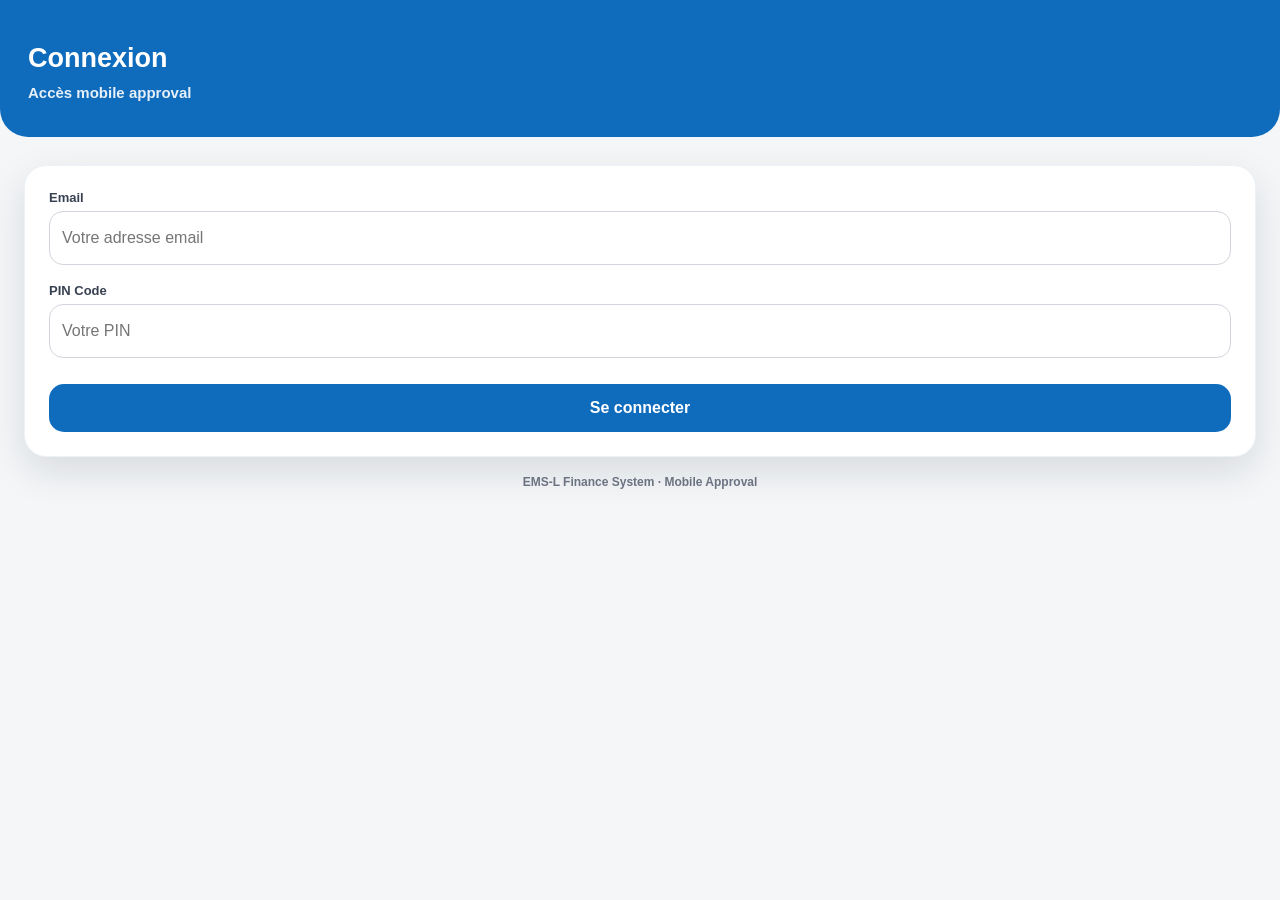
==== commit 550b872a: "Fix Android approvals responsive layout" ====
--- a/src/main/resources/static/mobile/approvals.html
+++ b/src/main/resources/static/mobile/approvals.html
@@ -3,10 +3,10 @@
 <head>
     <meta charset="UTF-8">
     <title>Approbations</title>
-    <meta name="viewport" content="width=device-width, initial-scale=1.0">
+    <meta name="viewport" content="width=device-width, initial-scale=1.0, viewport-fit=cover">
 
     <!-- PWA -->
-    <link rel="manifest" href="/mobile/manifest.json?v=20260603-dialog1">
+    <link rel="manifest" href="/mobile/manifest.json?v=android-approvals1">
     <meta name="theme-color" content="#ffffff">
 
     <link rel="apple-touch-icon" sizes="180x180" href="/mobile/icons/icon-180.png">
@@ -19,17 +19,18 @@
     <meta name="apple-mobile-web-app-status-bar-style" content="default">
 
     <!-- CSS -->
-    <link rel="stylesheet" href="css/mobile.css?v=20260603-dialog1">
-    <link rel="stylesheet" href="css/dialog.css?v=20260603-dialog1">
+    <link rel="stylesheet" href="css/mobile.css?v=android-approvals1">
+    <link rel="stylesheet" href="css/dialog.css?v=android-approvals1">
+    <link rel="stylesheet" href="css/approvals-android.css?v=android-approvals1">
 </head>
 <body>
 
-<div class="app">
+<div class="app approvals-page">
 
     <!-- Top Header -->
     <div class="top-header">
         <div class="top-header-left">
-            <a href="index.html" class="return-btn" aria-label="Back">
+            <a href="index.html?v=android-approvals1" class="return-btn" aria-label="Back">
                 ←
             </a>
 
@@ -58,9 +59,9 @@
     </div>
 
     <!-- Content -->
-    <div class="content">
+    <div class="content approval-content">
 
-        <div class="section-header">
+        <div class="section-header approval-section-header">
             <h2>Pending requests</h2>
             <span class="badge pending-count" id="pendingCount">0</span>
         </div>
@@ -78,11 +79,11 @@
 </div>
 
 <!-- Scripts: order is important -->
-<script src="js/config.js?v=20260603-dialog1"></script>
-<script src="js/mobile-dialog.js?v=20260603-dialog1"></script>
-<script src="js/auth.js?v=20260603-dialog1"></script>
-<script src="js/approvals.js?v=20260603-dialog1"></script>
-<script src="js/pwa-register.js?v=20260603-dialog1"></script>
+<script src="js/config.js?v=android-approvals1"></script>
+<script src="js/mobile-dialog.js?v=android-approvals1"></script>
+<script src="js/auth.js?v=android-approvals1"></script>
+<script src="js/approvals.js?v=android-approvals1"></script>
+<script src="js/pwa-register.js?v=android-approvals1"></script>
 
 </body>
 </html>
--- a/src/main/resources/static/mobile/css/mobile.css
+++ b/src/main/resources/static/mobile/css/mobile.css
@@ -1,6 +1,7 @@
 /* =========================================================
    EMS-L Mobile App - Full Clean CSS
    Path: src/main/resources/static/mobile/css/mobile.css
+   Version: android-layout1
    ========================================================= */
 
 /* =========================
@@ -16,6 +17,8 @@
     padding: 0;
     min-height: 100%;
     background: #f4f6f8;
+    -webkit-text-size-adjust: 100%;
+    text-size-adjust: 100%;
 }
 
 body {
@@ -25,6 +28,9 @@
     font-family: Arial, "Segoe UI", sans-serif;
     background: #f4f6f8;
     color: #1f2937;
+    overflow-x: hidden;
+    -webkit-text-size-adjust: 100%;
+    text-size-adjust: 100%;
 }
 
 a {
@@ -48,10 +54,12 @@
 }
 
 .app {
+    width: 100%;
     max-width: 480px;
     min-height: 100vh;
     margin: 0 auto;
     background: #f8fafc;
+    overflow-x: hidden;
 }
 
 /* =========================
@@ -218,6 +226,7 @@
     object-fit: cover;
     border: 2px solid #e5e7eb;
     background: #f3f4f6;
+    flex-shrink: 0;
 }
 
 .user-avatar[src=""],
@@ -316,12 +325,13 @@
 
 .dashboard-grid {
     display: grid;
-    grid-template-columns: repeat(2, 1fr);
+    grid-template-columns: repeat(2, minmax(0, 1fr));
     gap: 14px;
     margin: 18px 24px 14px;
 }
 
 .dashboard-card {
+    min-width: 0;
     background: #ffffff;
     border-radius: 18px;
     padding: 16px;
@@ -334,6 +344,7 @@
     font-weight: 800;
     color: #6b7280;
     margin-bottom: 8px;
+    line-height: 1.2;
 }
 
 .dashboard-value {
@@ -922,6 +933,21 @@
     margin-top: 14px;
 }
 
+.approval-card-actions-two {
+    display: grid;
+    grid-template-columns: 1fr 1fr;
+    gap: 14px;
+    margin-top: 14px;
+}
+
+.auto-save-hint,
+.auto-save-status {
+    font-size: 11px;
+    font-weight: 800;
+    color: #16a34a;
+    margin-left: 6px;
+}
+
 /* =========================
    STATUS BADGES
 ========================= */
@@ -1508,12 +1534,110 @@
 }
 
 /* =========================
+   APPROVAL RECEIPT ITEMS
+========================= */
+
+.receipt-items-list {
+    border-top: 1px solid #e5e7eb;
+    margin-top: 12px;
+}
+
+.approval-receipt-item {
+    padding: 14px 0;
+    border-bottom: 1px dashed #d1d5db;
+}
+
+.approval-receipt-item:last-child {
+    border-bottom: none;
+}
+
+.approval-receipt-main-row {
+    display: flex;
+    justify-content: space-between;
+    align-items: flex-start;
+    gap: 14px;
+    margin-bottom: 8px;
+}
+
+.approval-receipt-name {
+    min-width: 0;
+    flex: 1;
+}
+
+.approval-receipt-name strong {
+    font-size: 15px;
+    font-weight: 900;
+    color: #111827;
+    line-height: 1.3;
+    word-break: break-word;
+}
+
+.approval-receipt-total {
+    flex-shrink: 0;
+    text-align: right;
+}
+
+.approval-receipt-total strong {
+    font-size: 16px;
+    font-weight: 900;
+    color: #111827;
+    letter-spacing: 1px;
+}
+
+.approval-receipt-formula {
+    display: flex;
+    align-items: center;
+    gap: 5px;
+    flex-wrap: wrap;
+    font-size: 13px;
+    font-weight: 700;
+    color: #6b7280;
+    line-height: 1.4;
+}
+
+.approval-static-value {
+    color: #6b7280;
+    font-weight: 800;
+}
+
+.approval-inline-input {
+    width: 58px;
+    min-width: 58px;
+    height: 34px;
+    padding: 5px 7px;
+    border: 1px solid #d1d5db;
+    border-radius: 9px;
+    background: #ffffff;
+    font-size: 13px;
+    font-weight: 900;
+    color: #111827;
+    text-align: center;
+    display: inline-block;
+}
+
+.approval-inline-input:focus {
+    border-color: #0f6cbd;
+    box-shadow: 0 0 0 3px rgba(15, 108, 189, 0.15);
+}
+
+/* =========================
    RESPONSIVE
 ========================= */
 
 @media (max-width: 420px) {
     .app {
         max-width: 100%;
+    }
+
+    .dashboard-grid {
+        grid-template-columns: repeat(2, minmax(0, 1fr));
+        margin: 18px 22px 14px;
+        gap: 14px;
+    }
+
+    .dashboard-card {
+        padding: 16px;
+        border-radius: 18px;
     }
 
     .request-card,
@@ -1547,12 +1671,12 @@
 
 @media (max-width: 380px) {
     .top-header {
-        padding: 12px 14px;
+        padding: 12px 16px;
     }
 
     .app-title-box h1,
     .page-title h1 {
-        font-size: 17px;
+        font-size: 18px;
     }
 
     .app-title-box p,
@@ -1568,9 +1692,14 @@
         margin-right: 8px;
     }
 
+    .user-info-box,
+    .user-box {
+        gap: 8px;
+    }
+
     .user-text strong,
     .user-name {
-        max-width: 80px;
+        max-width: 90px;
         font-size: 12px;
     }
 
@@ -1585,7 +1714,51 @@
     }
 
     .dashboard-grid {
-        grid-template-columns: 1fr;
+        grid-template-columns: repeat(2, minmax(0, 1fr));
+        margin: 18px 18px 14px;
+        gap: 14px;
+    }
+
+    .dashboard-card {
+        padding: 14px;
+        border-radius: 17px;
+    }
+
+    .dashboard-label {
+        font-size: 11px;
+        margin-bottom: 8px;
+    }
+
+    .dashboard-value {
+        font-size: 28px;
+    }
+
+    .menu {
+        padding: 0 18px 20px;
+        gap: 14px;
+    }
+
+    .menu-card {
+        padding: 16px;
+        border-radius: 18px;
+        gap: 13px;
+    }
+
+    .menu-card span,
+    .menu-icon {
+        width: 46px;
+        height: 46px;
+        font-size: 24px;
+    }
+
+    .menu-card h3,
+    .menu-content h2 {
+        font-size: 17px;
+    }
+
+    .menu-card p,
+    .menu-content p {
+        font-size: 13px;
     }
 
     .page-intro h1 {
@@ -1609,4 +1782,57 @@
     .approval-actions {
         grid-template-columns: 1fr;
     }
+
+    .approval-card-actions-two {
+        grid-template-columns: 1fr 1fr;
+    }
+}
+
+@media (max-width: 340px) {
+    .top-header {
+        padding: 12px 12px;
+    }
+
+    .dashboard-grid {
+        margin: 16px 12px 14px;
+        gap: 10px;
+    }
+
+    .dashboard-card {
+        padding: 12px;
+        border-radius: 16px;
+    }
+
+    .dashboard-label {
+        font-size: 10px;
+    }
+
+    .dashboard-value {
+        font-size: 25px;
+    }
+
+    .menu {
+        padding: 0 12px 20px;
+    }
+
+    .menu-card {
+        padding: 14px;
+    }
+
+    .menu-card span,
+    .menu-icon {
+        width: 42px;
+        height: 42px;
+        font-size: 22px;
+    }
+
+    .menu-card h3,
+    .menu-content h2 {
+        font-size: 15px;
+    }
+
+    .menu-card p,
+    .menu-content p {
+        font-size: 12px;
+    }
 }
--- a/src/main/resources/static/mobile/css/approvals-android.css
+++ b/src/main/resources/static/mobile/css/approvals-android.css
@@ -0,0 +1,725 @@
+/* =========================================================
+   EMS-L Mobile App - Approvals Android Fix
+   Path: src/main/resources/static/mobile/css/approvals-android.css
+   Version: android-approvals1
+   ========================================================= */
+
+/* =========================
+   PAGE BASE
+========================= */
+
+html,
+body {
+    width: 100%;
+    max-width: 100%;
+    overflow-x: hidden;
+    -webkit-text-size-adjust: 100%;
+    text-size-adjust: 100%;
+}
+
+.approvals-page {
+    width: 100%;
+    max-width: 480px;
+    min-height: 100vh;
+    margin: 0 auto;
+    overflow-x: hidden;
+    background: #f8fafc;
+}
+
+.approval-content {
+    width: 100%;
+    max-width: 480px;
+    margin: 0 auto;
+    padding: 18px 20px 28px;
+}
+
+/* =========================
+   HEADER FIX
+========================= */
+
+.approvals-page .top-header {
+    width: 100%;
+    max-width: 480px;
+    margin: 0 auto;
+    padding: 14px 18px;
+}
+
+.approvals-page .top-header-left {
+    min-width: 0;
+    flex: 1;
+}
+
+.approvals-page .app-title-box {
+    min-width: 0;
+    flex: 1;
+}
+
+.approvals-page .app-title-box h1 {
+    max-width: 100%;
+    font-size: 20px;
+}
+
+.approvals-page .app-title-box p {
+    max-width: 100%;
+}
+
+.approvals-page .top-header-right {
+    flex-shrink: 0;
+}
+
+.approvals-page .user-text strong,
+.approvals-page .user-name {
+    max-width: 105px;
+}
+
+.approvals-page .user-avatar {
+    flex-shrink: 0;
+}
+
+/* =========================
+   SECTION HEADER
+========================= */
+
+.approval-section-header {
+    display: flex;
+    align-items: center;
+    justify-content: space-between;
+    gap: 12px;
+    margin-bottom: 14px;
+}
+
+.approval-section-header h2 {
+    margin: 0;
+    min-width: 0;
+    font-size: 20px;
+    line-height: 1.2;
+    font-weight: 900;
+    color: #111827;
+}
+
+.approval-section-header .badge,
+.approval-section-header .pending-count {
+    flex-shrink: 0;
+}
+
+/* =========================
+   APPROVAL LIST
+========================= */
+
+.approvals-page .approval-list {
+    width: 100%;
+    display: flex;
+    flex-direction: column;
+    gap: 16px;
+}
+
+.approvals-page .approval-card,
+.approvals-page .request-card {
+    width: 100%;
+    max-width: 100%;
+    margin: 0 0 16px;
+    padding: 18px;
+    border-radius: 22px;
+    background: #ffffff;
+    border: 1px solid #eef2f7;
+    box-shadow: 0 12px 30px rgba(15, 23, 42, 0.08);
+    overflow-x: hidden;
+}
+
+/* =========================
+   APPROVAL CARD HEADER
+========================= */
+
+.approvals-page .approval-card-header {
+    width: 100%;
+    display: flex;
+    justify-content: space-between;
+    align-items: flex-start;
+    gap: 12px;
+    margin-bottom: 16px;
+}
+
+.approvals-page .approval-card-header > div:first-child,
+.approvals-page .approval-card-header .approval-card-title-box {
+    min-width: 0;
+    flex: 1;
+}
+
+.approvals-page .approval-card-header h3 {
+    margin: 0;
+    max-width: 100%;
+    font-size: 18px;
+    line-height: 1.25;
+    font-weight: 900;
+    color: #111827;
+    word-break: break-word;
+}
+
+.approvals-page .muted,
+.approvals-page .request-no {
+    margin: 4px 0 0;
+    font-size: 12px;
+    color: #6b7280;
+    font-weight: 800;
+    word-break: break-word;
+}
+
+.approvals-page .status-badge,
+.approvals-page .status-approved,
+.approvals-page .status-rejected {
+    flex-shrink: 0;
+    max-width: 140px;
+    white-space: normal;
+    text-align: center;
+    line-height: 1.2;
+}
+
+/* =========================
+   BODY / INFO GRID
+========================= */
+
+.approvals-page .approval-card-body {
+    width: 100%;
+    max-width: 100%;
+    font-size: 14px;
+    color: #4b5563;
+    line-height: 1.45;
+    overflow-x: hidden;
+}
+
+.approvals-page .info-grid,
+.approvals-page .approval-info,
+.approvals-page .request-detail-grid,
+.approvals-page .request-summary-box {
+    width: 100%;
+    max-width: 100%;
+    display: grid;
+    grid-template-columns: repeat(2, minmax(0, 1fr));
+    gap: 12px;
+    background: #f8fafc;
+    border-radius: 16px;
+    padding: 14px;
+    margin: 12px 0;
+}
+
+.approvals-page .info-grid > div,
+.approvals-page .approval-info > div,
+.approvals-page .request-detail-grid > div,
+.approvals-page .request-summary-box > div {
+    min-width: 0;
+}
+
+.approvals-page .info-grid .label,
+.approvals-page .approval-info span,
+.approvals-page .request-detail-grid span,
+.approvals-page .request-summary-box span {
+    display: block;
+    font-size: 12px;
+    color: #6b7280;
+    font-weight: 700;
+    margin-bottom: 4px;
+}
+
+.approvals-page .info-grid strong,
+.approvals-page .approval-info strong,
+.approvals-page .request-detail-grid strong,
+.approvals-page .request-summary-box strong {
+    display: block;
+    font-size: 14px;
+    color: #111827;
+    font-weight: 900;
+    word-break: break-word;
+}
+
+/* =========================
+   DESCRIPTION
+========================= */
+
+.approvals-page .approval-description,
+.approvals-page .request-description-clean,
+.approvals-page .request-description-box p {
+    width: 100%;
+    max-width: 100%;
+    font-size: 13px;
+    color: #4b5563;
+    line-height: 1.45;
+    margin-bottom: 12px;
+    word-break: break-word;
+}
+
+/* =========================
+   RECEIPT ITEMS
+========================= */
+
+.approvals-page .receipt-items-list,
+.approvals-page .approval-items,
+.approvals-page .items-clean-list {
+    width: 100%;
+    max-width: 100%;
+    border-top: 1px solid #e5e7eb;
+    margin-top: 12px;
+    padding-top: 10px;
+    overflow-x: hidden;
+}
+
+.approvals-page .approval-receipt-item {
+    width: 100%;
+    max-width: 100%;
+    padding: 14px 0;
+    border-bottom: 1px dashed #d1d5db;
+}
+
+.approvals-page .approval-receipt-item:last-child {
+    border-bottom: none;
+}
+
+.approvals-page .approval-receipt-main-row {
+    display: flex;
+    justify-content: space-between;
+    align-items: flex-start;
+    gap: 12px;
+    margin-bottom: 8px;
+}
+
+.approvals-page .approval-receipt-name {
+    min-width: 0;
+    flex: 1;
+}
+
+.approvals-page .approval-receipt-name strong {
+    font-size: 15px;
+    font-weight: 900;
+    color: #111827;
+    line-height: 1.3;
+    word-break: break-word;
+}
+
+.approvals-page .approval-receipt-total {
+    flex-shrink: 0;
+    text-align: right;
+    max-width: 120px;
+}
+
+.approvals-page .approval-receipt-total strong {
+    font-size: 15px;
+    font-weight: 900;
+    color: #111827;
+    letter-spacing: 0;
+    word-break: break-word;
+}
+
+.approvals-page .approval-receipt-formula {
+    display: flex;
+    align-items: center;
+    gap: 5px;
+    flex-wrap: wrap;
+    font-size: 13px;
+    font-weight: 700;
+    color: #6b7280;
+    line-height: 1.4;
+}
+
+.approvals-page .approval-static-value {
+    color: #6b7280;
+    font-weight: 800;
+}
+
+.approvals-page .approval-inline-input {
+    width: 58px;
+    min-width: 58px;
+    height: 34px;
+    padding: 5px 7px;
+    border: 1px solid #d1d5db;
+    border-radius: 9px;
+    background: #ffffff;
+    font-size: 13px;
+    font-weight: 900;
+    color: #111827;
+    text-align: center;
+    display: inline-block;
+}
+
+.approvals-page .approval-inline-input:focus {
+    border-color: #0f6cbd;
+    box-shadow: 0 0 0 3px rgba(15, 108, 189, 0.15);
+}
+
+/* =========================
+   NORMAL ITEM LINES
+========================= */
+
+.approvals-page .approval-item-line,
+.approvals-page .clean-item-line {
+    width: 100%;
+    max-width: 100%;
+    display: flex;
+    justify-content: space-between;
+    gap: 12px;
+    padding: 14px 0;
+    border-bottom: 1px dashed #e5e7eb;
+}
+
+.approvals-page .approval-item-main {
+    min-width: 0;
+    flex: 1;
+}
+
+.approvals-page .approval-line-right {
+    flex-shrink: 0;
+    max-width: 125px;
+    display: flex;
+    flex-direction: column;
+    align-items: flex-end;
+    gap: 8px;
+}
+
+/* =========================
+   FINANCE / EDIT SECTIONS
+========================= */
+
+.approvals-page .approval-edit-section,
+.approvals-page .approval-total-box {
+    width: 100%;
+    max-width: 100%;
+    background: #f8fafc;
+    border-radius: 14px;
+    padding: 14px;
+    margin-bottom: 14px;
+    overflow-x: hidden;
+}
+
+.approvals-page .approval-total-box {
+    background: #eff6ff;
+    border: 1px solid #bfdbfe;
+    color: #1e3a8a;
+    font-size: 15px;
+}
+
+.approvals-page .approval-edit-item {
+    width: 100%;
+    max-width: 100%;
+    background: #ffffff;
+    border: 1px solid #e5e7eb;
+    border-radius: 16px;
+    padding: 14px;
+    margin-bottom: 12px;
+}
+
+.approvals-page .approval-edit-item-header {
+    display: flex;
+    align-items: center;
+    justify-content: space-between;
+    gap: 10px;
+    margin-bottom: 12px;
+}
+
+.approvals-page .approval-edit-item-header strong {
+    min-width: 0;
+    color: #1f2937;
+    font-size: 15px;
+    font-weight: 900;
+    word-break: break-word;
+}
+
+.approvals-page .qty-edit-row,
+.approvals-page .qty-same-line {
+    display: flex;
+    align-items: center;
+    gap: 8px;
+    margin-top: 8px;
+    font-size: 12px;
+    color: #6b7280;
+    flex-wrap: wrap;
+}
+
+.approvals-page .approval-qty-input {
+    width: 70px;
+    padding: 7px 9px;
+    border-radius: 9px;
+    font-size: 13px;
+    text-align: right;
+}
+
+/* =========================
+   ACTION BUTTONS
+========================= */
+
+.approvals-page .approval-card-actions,
+.approvals-page .approval-actions {
+    width: 100%;
+    max-width: 100%;
+    display: grid;
+    grid-template-columns: 1fr 1fr;
+    gap: 12px;
+    margin-top: 14px;
+}
+
+.approvals-page .approval-card-actions-three {
+    grid-template-columns: 1fr 1fr 1fr;
+}
+
+.approvals-page .approval-card-actions-two {
+    display: grid;
+    grid-template-columns: 1fr 1fr;
+    gap: 14px;
+    margin-top: 14px;
+}
+
+.approvals-page .btn-primary,
+.approvals-page .btn-secondary,
+.approvals-page .btn-danger,
+.approvals-page .btn-approve,
+.approvals-page .btn-reject {
+    min-width: 0;
+    width: 100%;
+    padding: 13px 10px;
+    border-radius: 14px;
+    font-size: 14px;
+    font-weight: 900;
+    text-align: center;
+    white-space: normal;
+    line-height: 1.2;
+}
+
+/* =========================
+   FORMS IN APPROVALS
+========================= */
+
+.approvals-page input,
+.approvals-page select,
+.approvals-page textarea {
+    max-width: 100%;
+    font-size: 15px;
+}
+
+.approvals-page .row-2,
+.approvals-page .form-row {
+    width: 100%;
+    max-width: 100%;
+    display: grid;
+    grid-template-columns: repeat(2, minmax(0, 1fr));
+    gap: 12px;
+}
+
+.approvals-page .row-2 .form-group,
+.approvals-page .form-row .form-group {
+    min-width: 0;
+}
+
+/* =========================
+   RESPONSIVE ANDROID PHONE
+========================= */
+
+@media (max-width: 420px) {
+    .approval-content {
+        padding: 18px 18px 28px;
+    }
+
+    .approvals-page .approval-card,
+    .approvals-page .request-card {
+        padding: 17px;
+        border-radius: 22px;
+    }
+
+    .approvals-page .approval-card-header h3 {
+        font-size: 18px;
+    }
+
+    .approvals-page .info-grid,
+    .approvals-page .approval-info,
+    .approvals-page .request-detail-grid,
+    .approvals-page .request-summary-box {
+        grid-template-columns: repeat(2, minmax(0, 1fr));
+        gap: 10px;
+        padding: 13px;
+    }
+
+    .approvals-page .approval-card-actions,
+    .approvals-page .approval-actions,
+    .approvals-page .approval-card-actions-two {
+        grid-template-columns: 1fr 1fr;
+        gap: 12px;
+    }
+}
+
+@media (max-width: 380px) {
+    .approvals-page .top-header {
+        padding: 12px 14px;
+    }
+
+    .approvals-page .return-btn,
+    .approvals-page .back-button {
+        width: 34px;
+        height: 34px;
+        margin-right: 8px;
+        font-size: 22px;
+    }
+
+    .approvals-page .app-title-box h1 {
+        font-size: 18px;
+    }
+
+    .approvals-page .app-title-box p {
+        font-size: 11px;
+    }
+
+    .approvals-page .user-info-box {
+        gap: 8px;
+    }
+
+    .approvals-page .user-text strong,
+    .approvals-page .user-name {
+        max-width: 82px;
+        font-size: 12px;
+    }
+
+    .approvals-page .user-text span,
+    .approvals-page .user-role {
+        font-size: 10px;
+    }
+
+    .approvals-page .user-avatar {
+        width: 38px;
+        height: 38px;
+    }
+
+    .approval-content {
+        padding: 16px 14px 28px;
+    }
+
+    .approval-section-header h2 {
+        font-size: 18px;
+    }
+
+    .approvals-page .approval-card,
+    .approvals-page .request-card {
+        padding: 15px;
+        border-radius: 20px;
+    }
+
+    .approvals-page .approval-card-header {
+        gap: 10px;
+        margin-bottom: 14px;
+    }
+
+    .approvals-page .approval-card-header h3 {
+        font-size: 17px;
+    }
+
+    .approvals-page .status-badge,
+    .approvals-page .status-approved,
+    .approvals-page .status-rejected {
+        max-width: 110px;
+        padding: 7px 9px;
+        font-size: 10px;
+    }
+
+    .approvals-page .info-grid,
+    .approvals-page .approval-info,
+    .approvals-page .request-detail-grid,
+    .approvals-page .request-summary-box {
+        grid-template-columns: repeat(2, minmax(0, 1fr));
+        gap: 9px;
+        padding: 12px;
+    }
+
+    .approvals-page .info-grid .label,
+    .approvals-page .approval-info span,
+    .approvals-page .request-detail-grid span,
+    .approvals-page .request-summary-box span {
+        font-size: 11px;
+    }
+
+    .approvals-page .info-grid strong,
+    .approvals-page .approval-info strong,
+    .approvals-page .request-detail-grid strong,
+    .approvals-page .request-summary-box strong {
+        font-size: 13px;
+    }
+
+    .approvals-page .approval-receipt-main-row {
+        gap: 10px;
+    }
+
+    .approvals-page .approval-receipt-total {
+        max-width: 105px;
+    }
+
+    .approvals-page .approval-receipt-total strong {
+        font-size: 14px;
+    }
+
+    .approvals-page .approval-receipt-formula {
+        font-size: 12px;
+    }
+
+    .approvals-page .approval-inline-input {
+        width: 54px;
+        min-width: 54px;
+        height: 32px;
+        font-size: 12px;
+    }
+
+    .approvals-page .approval-card-actions,
+    .approvals-page .approval-actions,
+    .approvals-page .approval-card-actions-two {
+        grid-template-columns: 1fr 1fr;
+        gap: 10px;
+    }
+
+    .approvals-page .approval-card-actions-three {
+        grid-template-columns: 1fr;
+    }
+
+    .approvals-page .btn-primary,
+    .approvals-page .btn-secondary,
+    .approvals-page .btn-danger,
+    .approvals-page .btn-approve,
+    .approvals-page .btn-reject {
+        padding: 12px 8px;
+        font-size: 13px;
+    }
+
+    .approvals-page .row-2,
+    .approvals-page .form-row {
+        grid-template-columns: 1fr;
+    }
+}
+
+@media (max-width: 340px) {
+    .approval-content {
+        padding: 14px 10px 26px;
+    }
+
+    .approvals-page .top-header {
+        padding: 12px 10px;
+    }
+
+    .approvals-page .app-title-box h1 {
+        font-size: 17px;
+    }
+
+    .approvals-page .user-text strong,
+    .approvals-page .user-name {
+        max-width: 70px;
+    }
+
+    .approvals-page .approval-card,
+    .approvals-page .request-card {
+        padding: 13px;
+        border-radius: 18px;
+    }
+
+    .approvals-page .info-grid,
+    .approvals-page .approval-info,
+    .approvals-page .request-detail-grid,
+    .approvals-page .request-summary-box {
+        grid-template-columns: 1fr;
+    }
+
+    .approvals-page .approval-card-actions,
+    .approvals-page .approval-actions,
+    .approvals-page .approval-card-actions-two {
+        grid-template-columns: 1fr;
+    }
+}
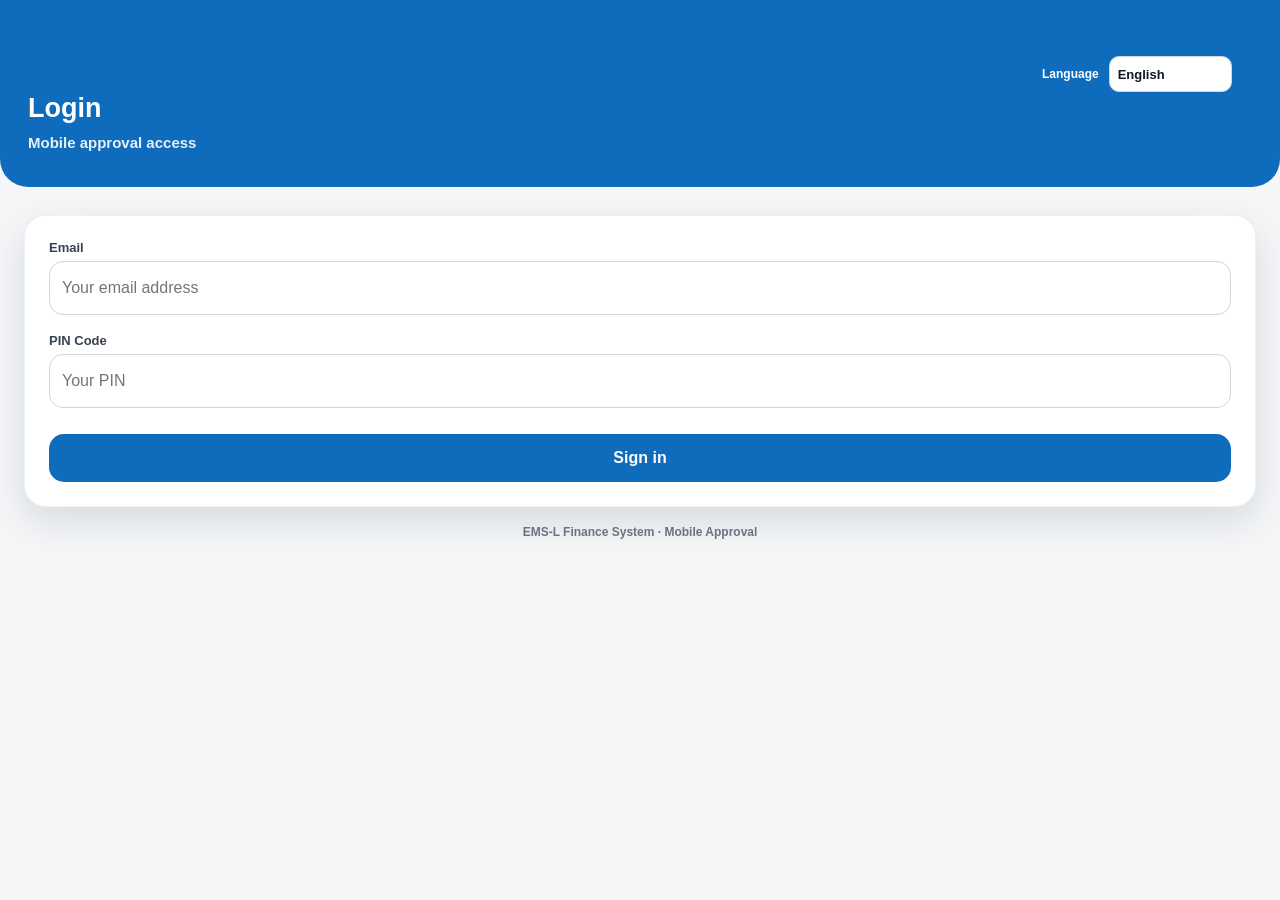
==== commit 1f29f552: "Update audit attachment backend link handling" ====
--- a/src/main/resources/static/mobile/approvals.html
+++ b/src/main/resources/static/mobile/approvals.html
@@ -1,5 +1,5 @@
 <!DOCTYPE html>
-<html lang="fr">
+<html lang="en">
 <head>
     <meta charset="UTF-8">
     <title>Approbations</title>
@@ -30,30 +30,31 @@
     <!-- Top Header -->
     <div class="top-header">
         <div class="top-header-left">
-            <a href="index.html?v=android-approvals1" class="return-btn" aria-label="Back">
+            <a href="index.html?v=android-approvals1" class="return-btn" aria-label="Back" data-i18n-aria-label="common.back">
                 ←
             </a>
 
             <div class="app-title-box">
-                <h1>Approbations</h1>
-                <p>Demandes en attente</p>
+                <h1 data-i18n="approvals.title">Approvals</h1>
+                <p data-i18n="approvals.subtitle">Pending requests</p>
             </div>
         </div>
 
         <div class="top-header-right">
             <div class="user-info-box" id="userInfoBox">
                 <div class="user-text">
-                    <strong id="currentUserName" class="user-name">User</strong>
-                    <span id="currentUserRole" class="user-role">ROLE</span>
+                    <strong id="currentUserName" class="user-name" data-i18n="common.user">User</strong>
+                    <span id="currentUserRole" class="user-role" data-i18n="common.role">ROLE</span>
                 </div>
                 <img src="images/user-avatar.png" alt="User" class="user-avatar">
             </div>
 
             <div class="user-dropdown" id="userDropdown">
-                <strong id="dropdownUserName">User</strong>
+                <strong id="dropdownUserName" data-i18n="common.user">User</strong>
                 <span id="dropdownUserEmail">user@email.com</span>
-                <small id="dropdownUserRole">ROLE</small>
-                <button type="button" onclick="logout()">Logout</button>
+                <small id="dropdownUserRole" data-i18n="common.role">ROLE</small>
+                <div data-language-switcher></div>
+                <button type="button" onclick="logout()" data-i18n="common.logout">Logout</button>
             </div>
         </div>
     </div>
@@ -62,12 +63,12 @@
     <div class="content approval-content">
 
         <div class="section-header approval-section-header">
-            <h2>Pending requests</h2>
+            <h2 data-i18n="approvals.pendingRequests">Pending requests</h2>
             <span class="badge pending-count" id="pendingCount">0</span>
         </div>
 
         <div class="loading" style="display:none;">
-            Loading pending approvals...
+            <span data-i18n="approvals.loading">Loading pending approvals...</span>
         </div>
 
         <div id="pendingRequestsContainer" class="approval-list">
@@ -81,9 +82,10 @@
 <!-- Scripts: order is important -->
 <script src="js/config.js?v=android-approvals1"></script>
 <script src="js/mobile-dialog.js?v=android-approvals1"></script>
+<script src="js/i18n.js?v=android-lang1"></script>
 <script src="js/auth.js?v=android-approvals1"></script>
 <script src="js/approvals.js?v=android-approvals1"></script>
 <script src="js/pwa-register.js?v=android-approvals1"></script>
 
 </body>
-</html>+</html>
--- a/src/main/resources/static/mobile/css/mobile.css
+++ b/src/main/resources/static/mobile/css/mobile.css
@@ -295,6 +295,46 @@
 
 .user-dropdown button:active {
     transform: scale(0.98);
+}
+
+.language-switcher {
+    display: flex;
+    align-items: center;
+    justify-content: space-between;
+    gap: 10px;
+    margin: 12px 0;
+    padding: 10px 0;
+    border-top: 1px solid #eef2f7;
+    border-bottom: 1px solid #eef2f7;
+    color: #374151;
+    font-size: 12px;
+    font-weight: 900;
+}
+
+.language-switcher select {
+    min-width: 112px;
+    height: 36px;
+    border: 1px solid #d1d5db;
+    border-radius: 10px;
+    background: #ffffff;
+    color: #111827;
+    padding: 0 8px;
+    font-size: 13px;
+    font-weight: 800;
+}
+
+.login-language {
+    display: flex;
+    justify-content: flex-end;
+    padding: 14px 20px 0;
+}
+
+.login-language .language-switcher {
+    width: 190px;
+    margin: 0;
+    padding: 0;
+    border: none;
+    color: #ffffff;
 }
 
 /* =========================
@@ -1835,4 +1875,4 @@
     .menu-content p {
         font-size: 12px;
     }
-}+}
